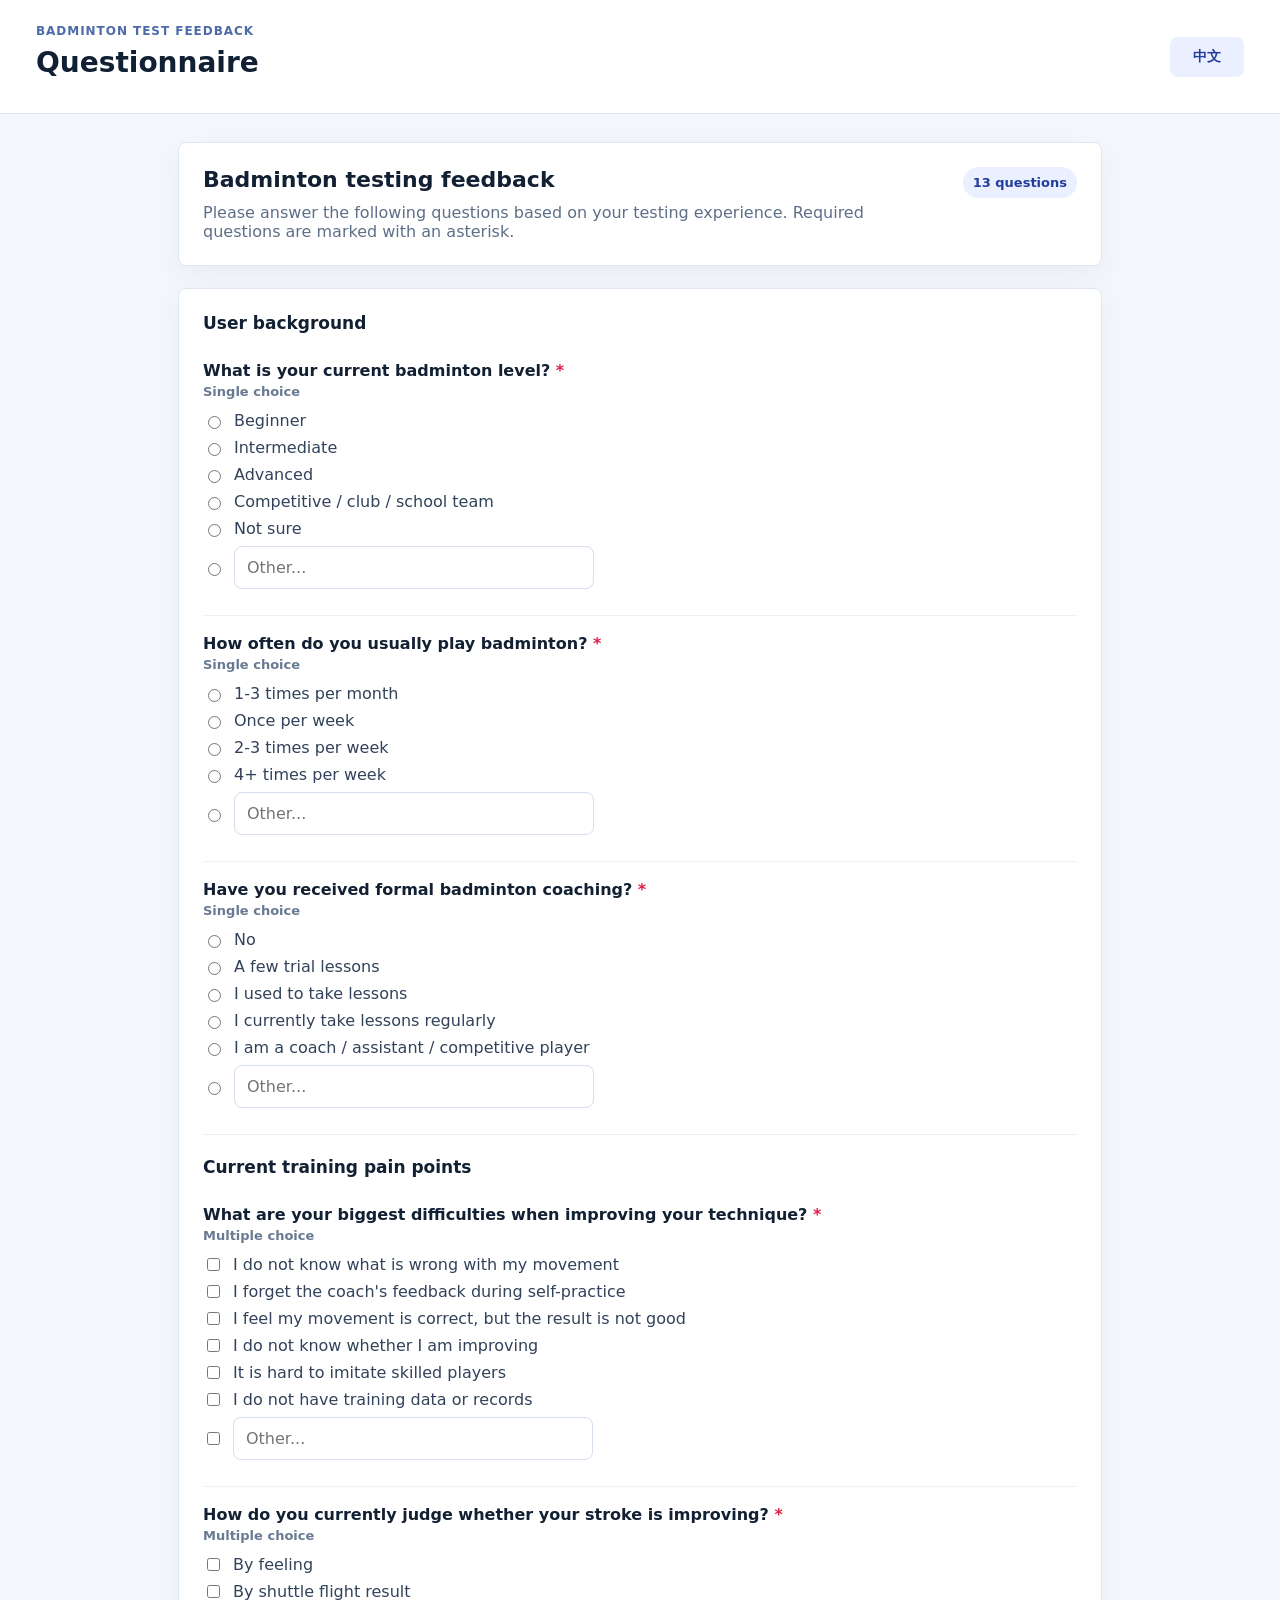
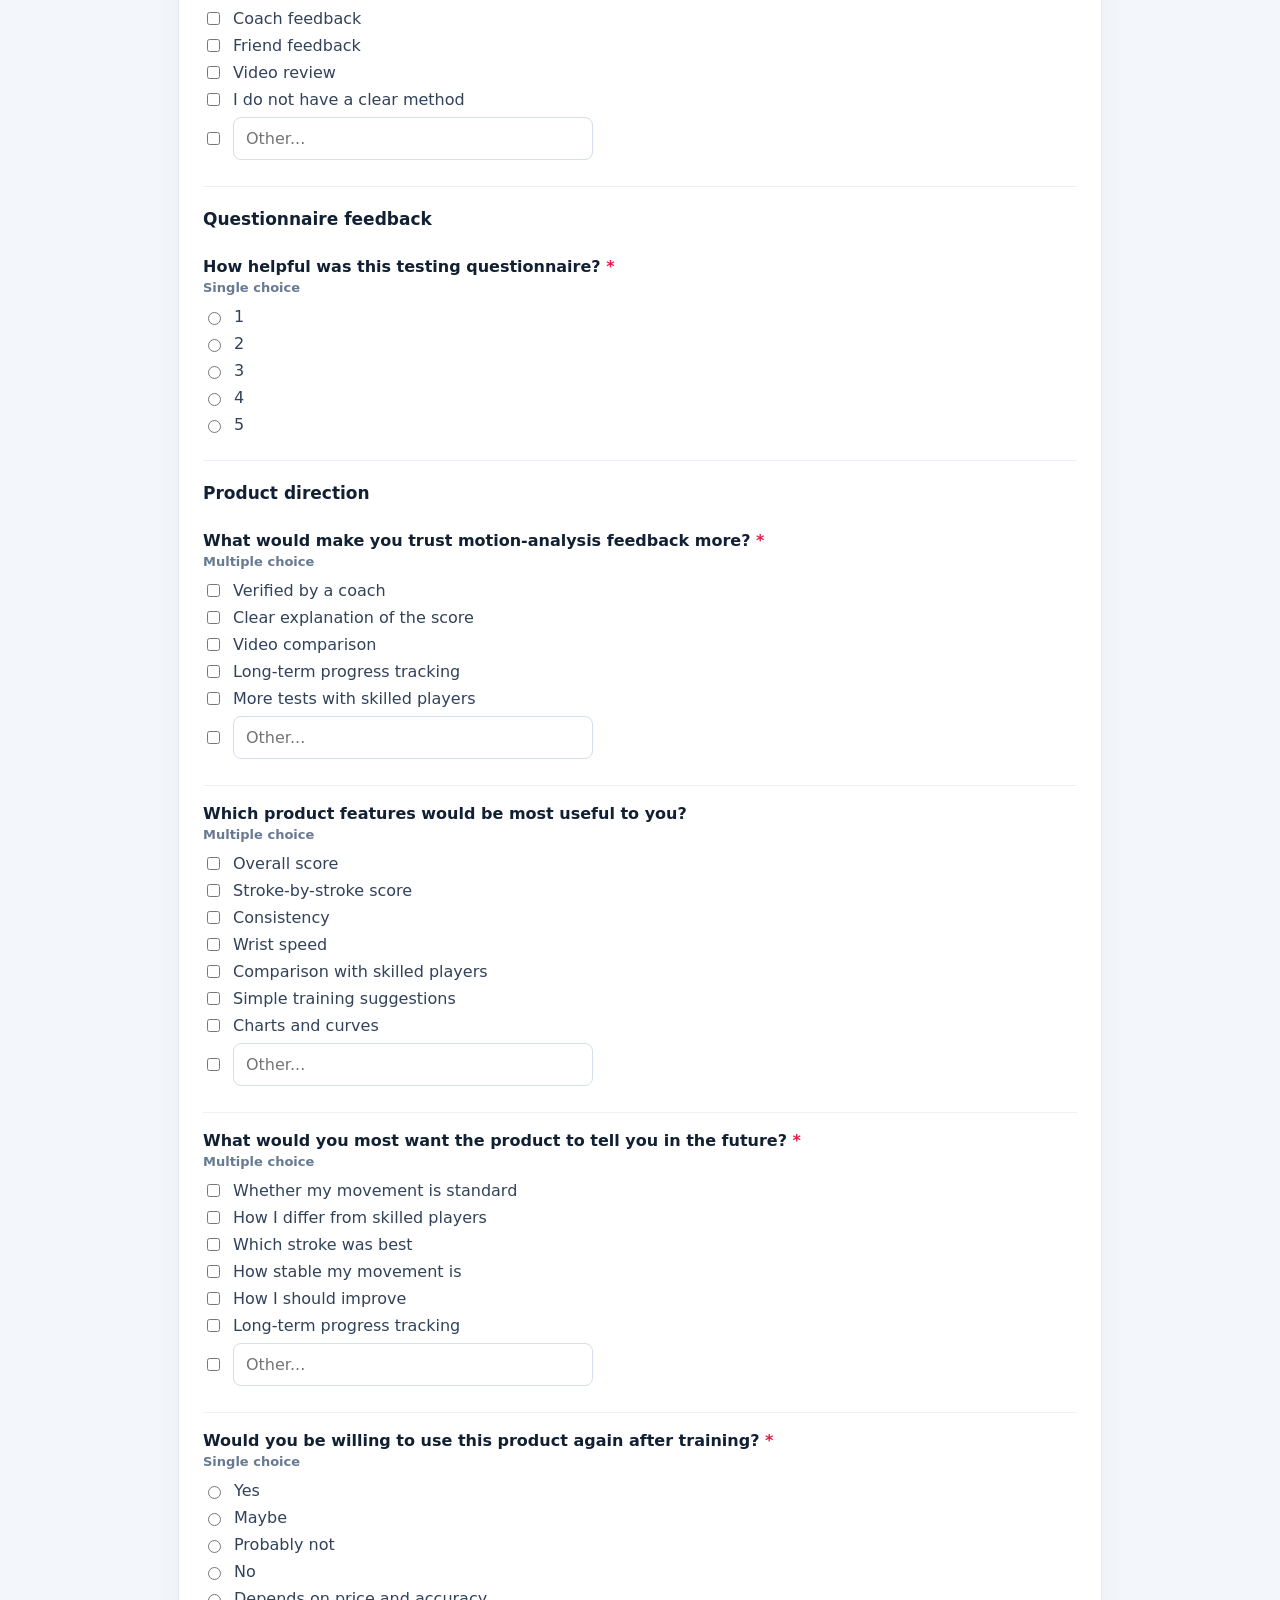
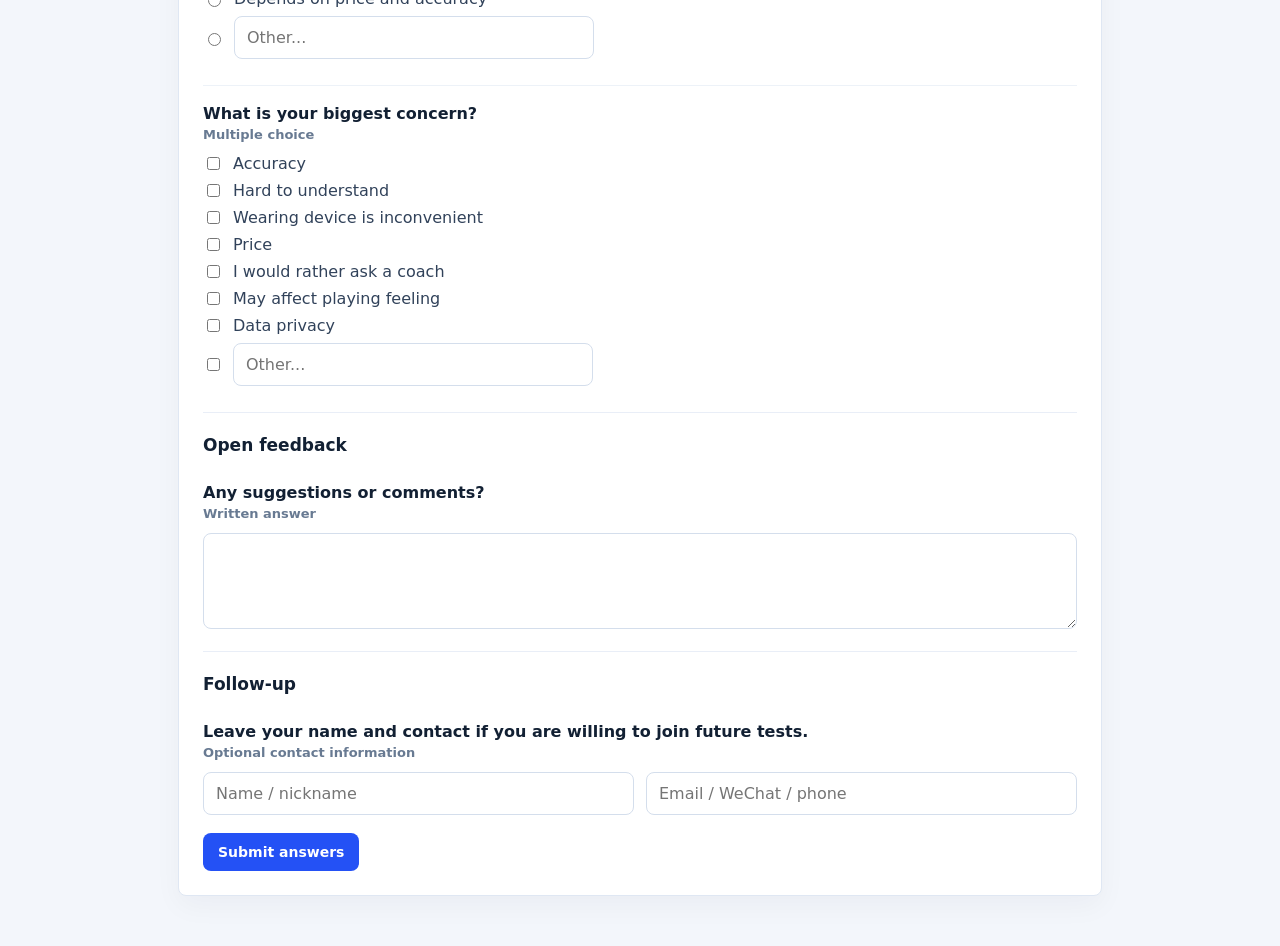
==== index.html @ 8d711dc4 "Restore client site entry from GitHub source" ====
<!doctype html>
<html lang="en">
<head>
  <meta charset="utf-8" />
  <meta name="viewport" content="width=device-width, initial-scale=1" />
  <title>Badminton Feedback Questionnaire</title>
  <link rel="stylesheet" href="styles.css" />
</head>
<body>
  <header class="siteHeader">
    <div>
      <p class="eyebrow" data-i18n="eyebrow">Badminton test feedback</p>
      <h1 data-i18n="heading">Questionnaire</h1>
    </div>
    <button id="languageToggle" class="secondary" type="button">中文</button>
  </header>

  <main class="page">
    <section class="panel introPanel">
      <div>
        <h2 data-i18n="formTitle">Badminton testing feedback</h2>
        <p class="muted" data-i18n="intro">Please answer the following questions based on your testing experience. Required questions are marked with an asterisk.</p>
      </div>
      <span class="pill" id="questionCount"></span>
    </section>

    <section class="panel">
      <form id="clientForm" class="form"></form>
    </section>
  </main>

  <div id="successModal" class="modalOverlay" role="dialog" aria-modal="true">
    <div class="modal">
      <h2 data-i18n="successTitle">Thank you</h2>
      <p data-i18n="successText">Your questionnaire has been submitted successfully.</p>
      <button id="closeSuccessModal" type="button" data-i18n="close">Close</button>
    </div>
  </div>

  <div id="toast" class="toast" role="status" aria-live="polite"></div>

  <script src="config.js"></script>
  <script src="schema.js"></script>
  <script src="data-service.js"></script>
  <script src="client.js"></script>
</body>
</html>
---- styles.css ----
:root {
  font-family: Inter, ui-sans-serif, system-ui, -apple-system, BlinkMacSystemFont, "Segoe UI", sans-serif;
  color: #122033;
  background: #f3f6fb;
}
* { box-sizing: border-box; }
body { margin: 0; }
h1, h2, h3 { margin: 0 0 10px; line-height: 1.18; letter-spacing: 0; }
h1 { font-size: 28px; }
h2 { font-size: 22px; }
h3 { font-size: 17px; }
a { color: inherit; text-decoration: none; }
.siteHeader {
  align-items: center;
  background: #fff;
  border-bottom: 1px solid #dfe7f3;
  display: flex;
  gap: 20px;
  justify-content: space-between;
  padding: 24px 36px;
  position: sticky;
  top: 0;
  z-index: 10;
}
.page { margin: 0 auto; max-width: 980px; padding: 28px; }
.eyebrow { color: #4d6ba8; font-size: 12px; font-weight: 800; letter-spacing: 0.08em; margin: 0 0 8px; text-transform: uppercase; }
.muted { color: #5d6f88; margin: 0; }
.panel {
  background: #fff;
  border: 1px solid #dfe7f3;
  border-radius: 8px;
  box-shadow: 0 10px 28px rgba(18, 32, 51, 0.04);
  margin-bottom: 22px;
  padding: 24px;
}
.introPanel { align-items: flex-start; display: flex; gap: 18px; justify-content: space-between; }
button, .button {
  background: #2451f5;
  border: 0;
  border-radius: 8px;
  color: #fff;
  cursor: pointer;
  display: inline-flex;
  font: inherit;
  font-size: 14px;
  font-weight: 800;
  justify-content: center;
  padding: 11px 15px;
}
.secondary { background: #eaf0ff; color: #233d9d; min-width: 74px; }
.pill { background: #eaf0ff; border-radius: 999px; color: #233d9d; display: inline-flex; font-size: 13px; font-weight: 800; padding: 8px 10px; white-space: nowrap; }
.formSection { border-top: 1px solid #e9eef7; padding-top: 22px; }
.formSection:first-child { border-top: 0; padding-top: 0; }
.formGroup { border-top: 1px solid #edf2f8; padding: 18px 0; }
.formGroup:first-of-type { border-top: 0; }
.questionLabel { display: block; font-weight: 800; margin-bottom: 4px; }
.questionMeta { color: #687a92; font-size: 13px; font-weight: 700; margin: 0 0 12px; }
.required { color: #e11d48; }
input, textarea {
  background: #fff;
  border: 1px solid #d4deec;
  border-radius: 8px;
  color: #122033;
  font: inherit;
  padding: 11px 12px;
  width: 100%;
}
textarea { min-height: 96px; resize: vertical; }
.choice { align-items: center; color: #31425a; display: flex; gap: 10px; margin: 8px 0; }
.choice input[type="checkbox"], .choice input[type="radio"] { flex: 0 0 auto; width: auto; }
.otherChoice input[type="text"] { max-width: 360px; }
.contactGrid { display: grid; gap: 12px; grid-template-columns: repeat(2, minmax(0, 1fr)); }
.toast {
  background: #122033;
  border-radius: 8px;
  bottom: 18px;
  color: #fff;
  left: 50%;
  max-width: min(440px, calc(100vw - 32px));
  opacity: 0;
  padding: 12px 16px;
  pointer-events: none;
  position: fixed;
  transform: translate(-50%, 12px);
  transition: 0.2s ease;
  z-index: 20;
}
.toast.show { opacity: 1; transform: translate(-50%, 0); }
.modalOverlay { align-items: center; background: rgba(18, 32, 51, 0.44); display: none; inset: 0; justify-content: center; padding: 18px; position: fixed; z-index: 30; }
.modalOverlay.show { display: flex; }
.modal { background: #fff; border-radius: 8px; box-shadow: 0 24px 80px rgba(18, 32, 51, 0.22); max-width: 420px; padding: 24px; width: 100%; }
.modal p { color: #5d6f88; margin: 0 0 18px; }
.sharePage { align-items: center; display: flex; justify-content: center; min-height: 100vh; padding: 24px; }
.sharePanel { max-width: 520px; text-align: center; width: 100%; }
.qrImage { background: #fff; border: 1px solid #dfe7f3; border-radius: 8px; display: block; height: 260px; margin: 20px auto; padding: 10px; width: 260px; }
#clientUrl { margin-bottom: 16px; text-align: center; }
@media (max-width: 760px) {
  .siteHeader, .introPanel { align-items: stretch; flex-direction: column; }
  .contactGrid { grid-template-columns: 1fr; }
  .page { padding: 16px; }
  .siteHeader { padding: 20px 16px; }
}
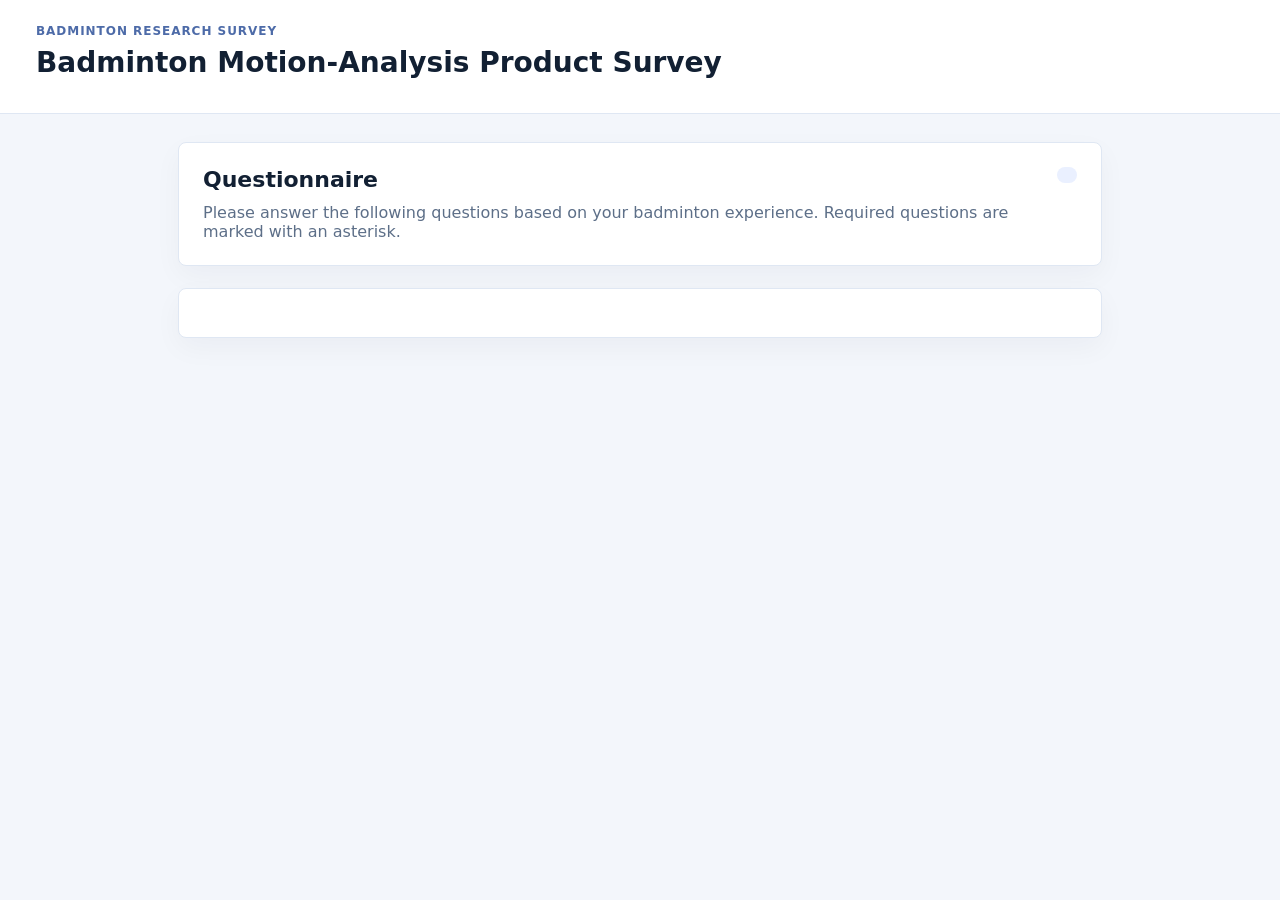
==== commit 5dac1fd1: "Remove legacy feedback copy" ====
--- a/index.html
+++ b/index.html
@@ -3,23 +3,22 @@
 <head>
   <meta charset="utf-8" />
   <meta name="viewport" content="width=device-width, initial-scale=1" />
-  <title>Badminton Feedback Questionnaire</title>
+  <title>Badminton Motion-Analysis Product Survey</title>
   <link rel="stylesheet" href="styles.css" />
 </head>
 <body>
   <header class="siteHeader">
     <div>
-      <p class="eyebrow" data-i18n="eyebrow">Badminton test feedback</p>
-      <h1 data-i18n="heading">Questionnaire</h1>
+      <p class="eyebrow">Badminton research survey</p>
+      <h1>Badminton Motion-Analysis Product Survey</h1>
     </div>
-    <button id="languageToggle" class="secondary" type="button">中文</button>
   </header>
 
   <main class="page">
     <section class="panel introPanel">
       <div>
-        <h2 data-i18n="formTitle">Badminton testing feedback</h2>
-        <p class="muted" data-i18n="intro">Please answer the following questions based on your testing experience. Required questions are marked with an asterisk.</p>
+        <h2>Questionnaire</h2>
+        <p class="muted">Please answer the following questions based on your badminton experience. Required questions are marked with an asterisk.</p>
       </div>
       <span class="pill" id="questionCount"></span>
     </section>
@@ -31,9 +30,9 @@
 
   <div id="successModal" class="modalOverlay" role="dialog" aria-modal="true">
     <div class="modal">
-      <h2 data-i18n="successTitle">Thank you</h2>
-      <p data-i18n="successText">Your questionnaire has been submitted successfully.</p>
-      <button id="closeSuccessModal" type="button" data-i18n="close">Close</button>
+      <h2>Thank you</h2>
+      <p>Your questionnaire has been submitted successfully.</p>
+      <button id="closeSuccessModal" type="button">Close</button>
     </div>
   </div>
 
@@ -45,3 +44,4 @@
   <script src="client.js"></script>
 </body>
 </html>
+
--- a/styles.css
+++ b/styles.css
@@ -100,3 +100,18 @@
   .page { padding: 16px; }
   .siteHeader { padding: 20px 16px; }
 }
+.sectionDescription {
+  margin: 0 0 20px;
+  padding: 16px;
+  border-left: 4px solid #2348ff;
+  background: #f4f7ff;
+  line-height: 1.6;
+}
+
+.questionDescription {
+  margin: 6px 0 12px;
+  color: #667085;
+  font-size: 0.9rem;
+  line-height: 1.5;
+}
+
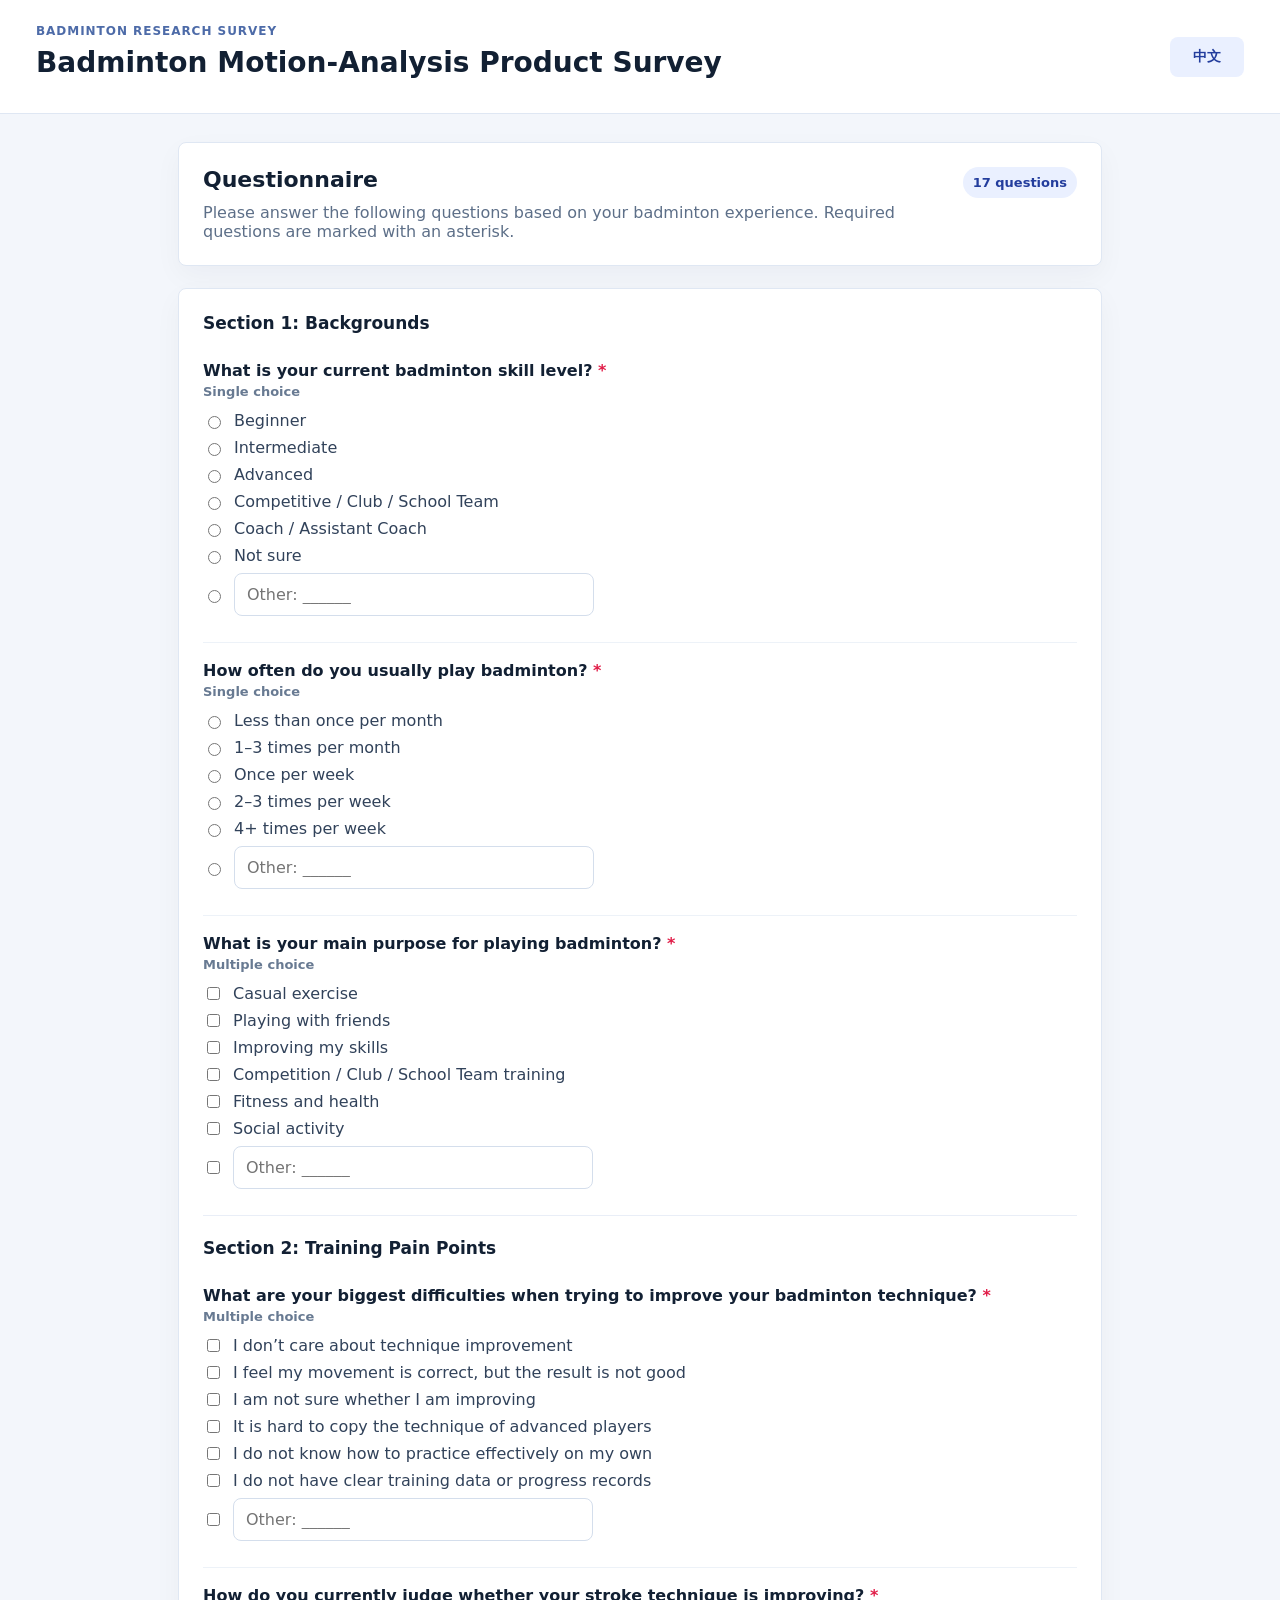
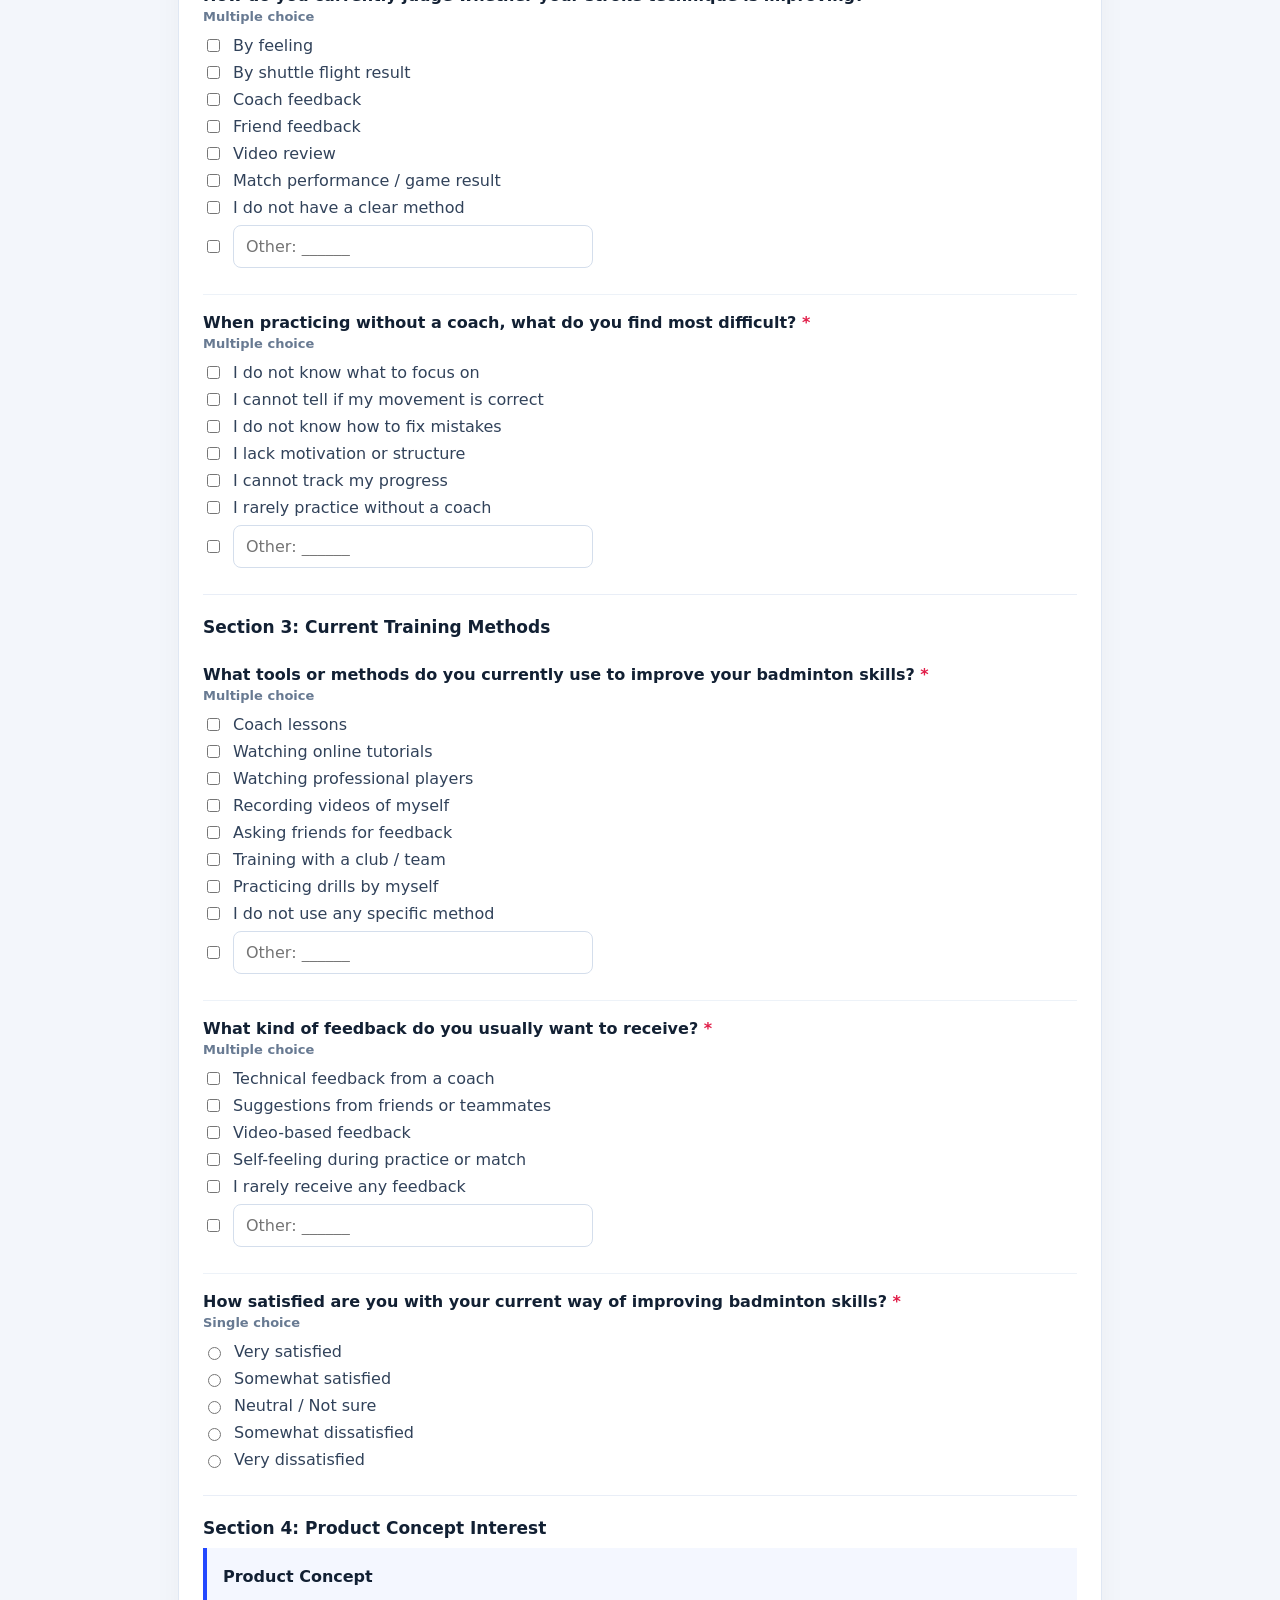
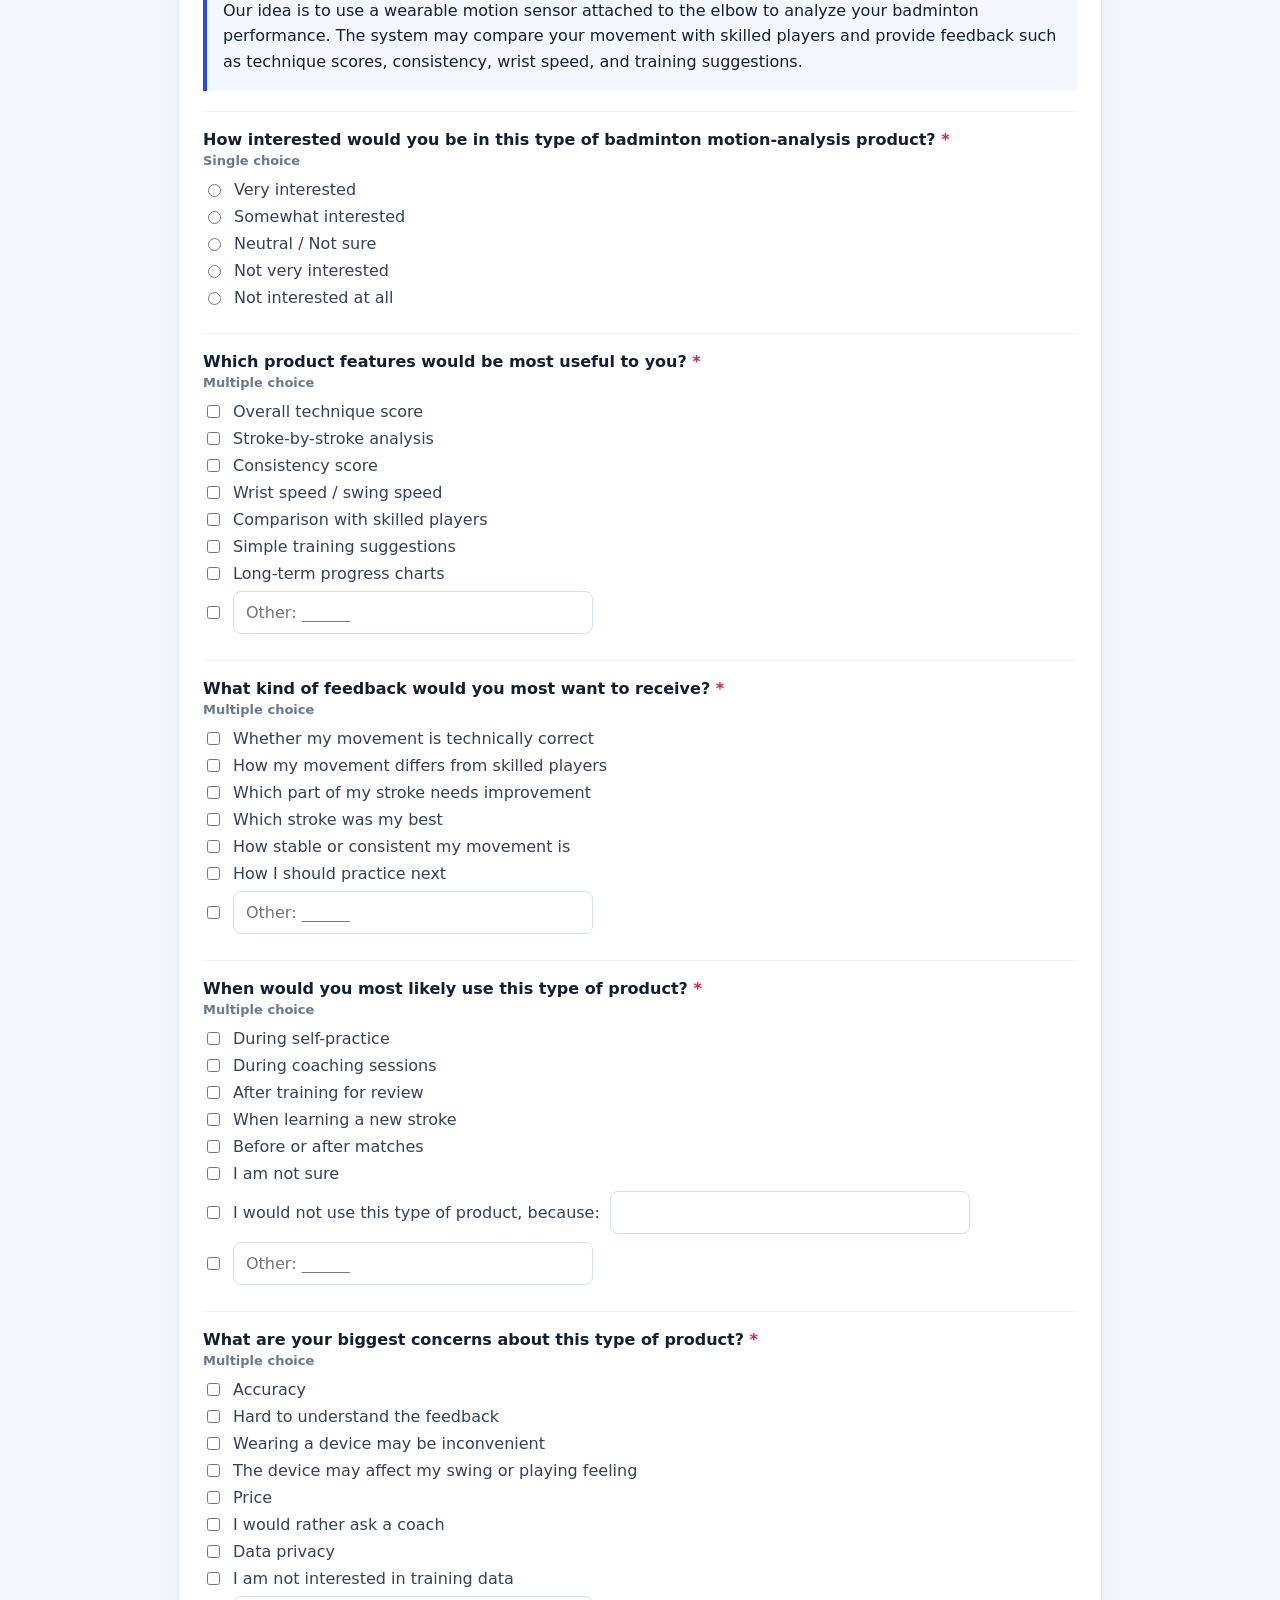
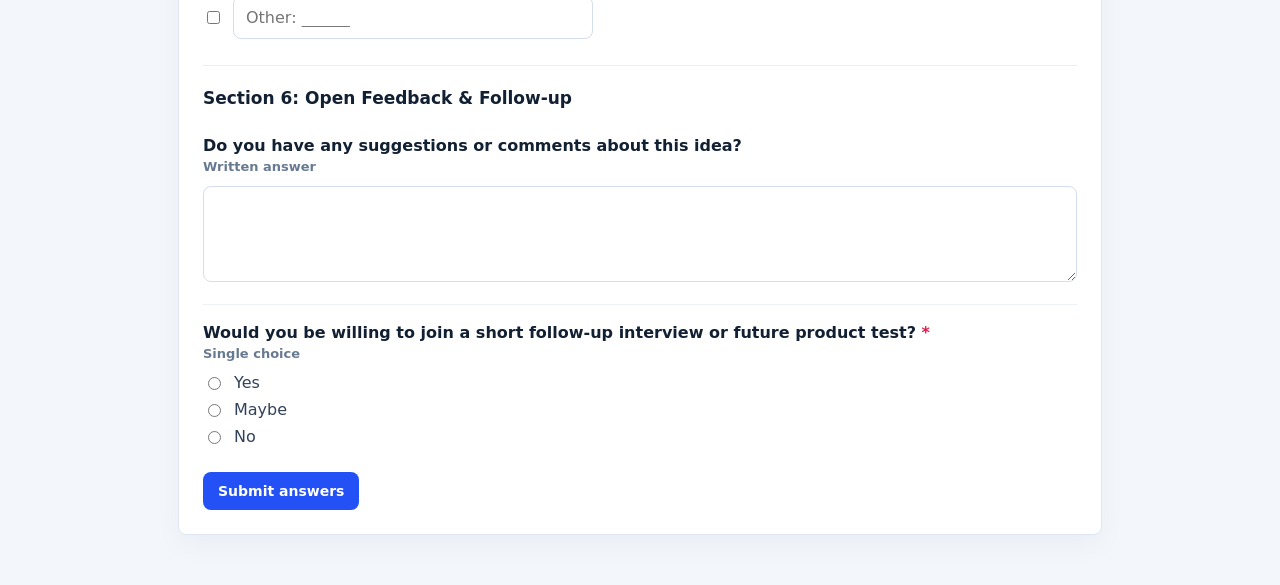
==== commit fb6a9c33: "Add language switcher" ====
--- a/index.html
+++ b/index.html
@@ -9,16 +9,17 @@
 <body>
   <header class="siteHeader">
     <div>
-      <p class="eyebrow">Badminton research survey</p>
-      <h1>Badminton Motion-Analysis Product Survey</h1>
+      <p id="eyebrow" class="eyebrow">Badminton research survey</p>
+      <h1 id="pageHeading">Badminton Motion-Analysis Product Survey</h1>
     </div>
+    <button id="languageToggle" class="secondary" type="button">中文</button>
   </header>
 
   <main class="page">
     <section class="panel introPanel">
       <div>
-        <h2>Questionnaire</h2>
-        <p class="muted">Please answer the following questions based on your badminton experience. Required questions are marked with an asterisk.</p>
+        <h2 id="formHeading">Questionnaire</h2>
+        <p id="formIntro" class="muted">Please answer the following questions based on your badminton experience. Required questions are marked with an asterisk.</p>
       </div>
       <span class="pill" id="questionCount"></span>
     </section>
@@ -30,8 +31,8 @@
 
   <div id="successModal" class="modalOverlay" role="dialog" aria-modal="true">
     <div class="modal">
-      <h2>Thank you</h2>
-      <p>Your questionnaire has been submitted successfully.</p>
+      <h2 id="successHeading">Thank you</h2>
+      <p id="successText">Your questionnaire has been submitted successfully.</p>
       <button id="closeSuccessModal" type="button">Close</button>
     </div>
   </div>
@@ -40,6 +41,7 @@
 
   <script src="config.js"></script>
   <script src="schema.js"></script>
+  <script src="translations.js"></script>
   <script src="data-service.js"></script>
   <script src="client.js"></script>
 </body>
--- a/styles.css
+++ b/styles.css
@@ -107,6 +107,8 @@
   background: #f4f7ff;
   line-height: 1.6;
 }
+.sectionDescription strong { display: block; margin-bottom: 8px; }
+.sectionDescription p { margin: 0; }
 
 .questionDescription {
   margin: 6px 0 12px;
@@ -114,4 +116,6 @@
   font-size: 0.9rem;
   line-height: 1.5;
 }
+[hidden] { display: none !important; }
+.otherChoice span { flex: 0 0 auto; }
 
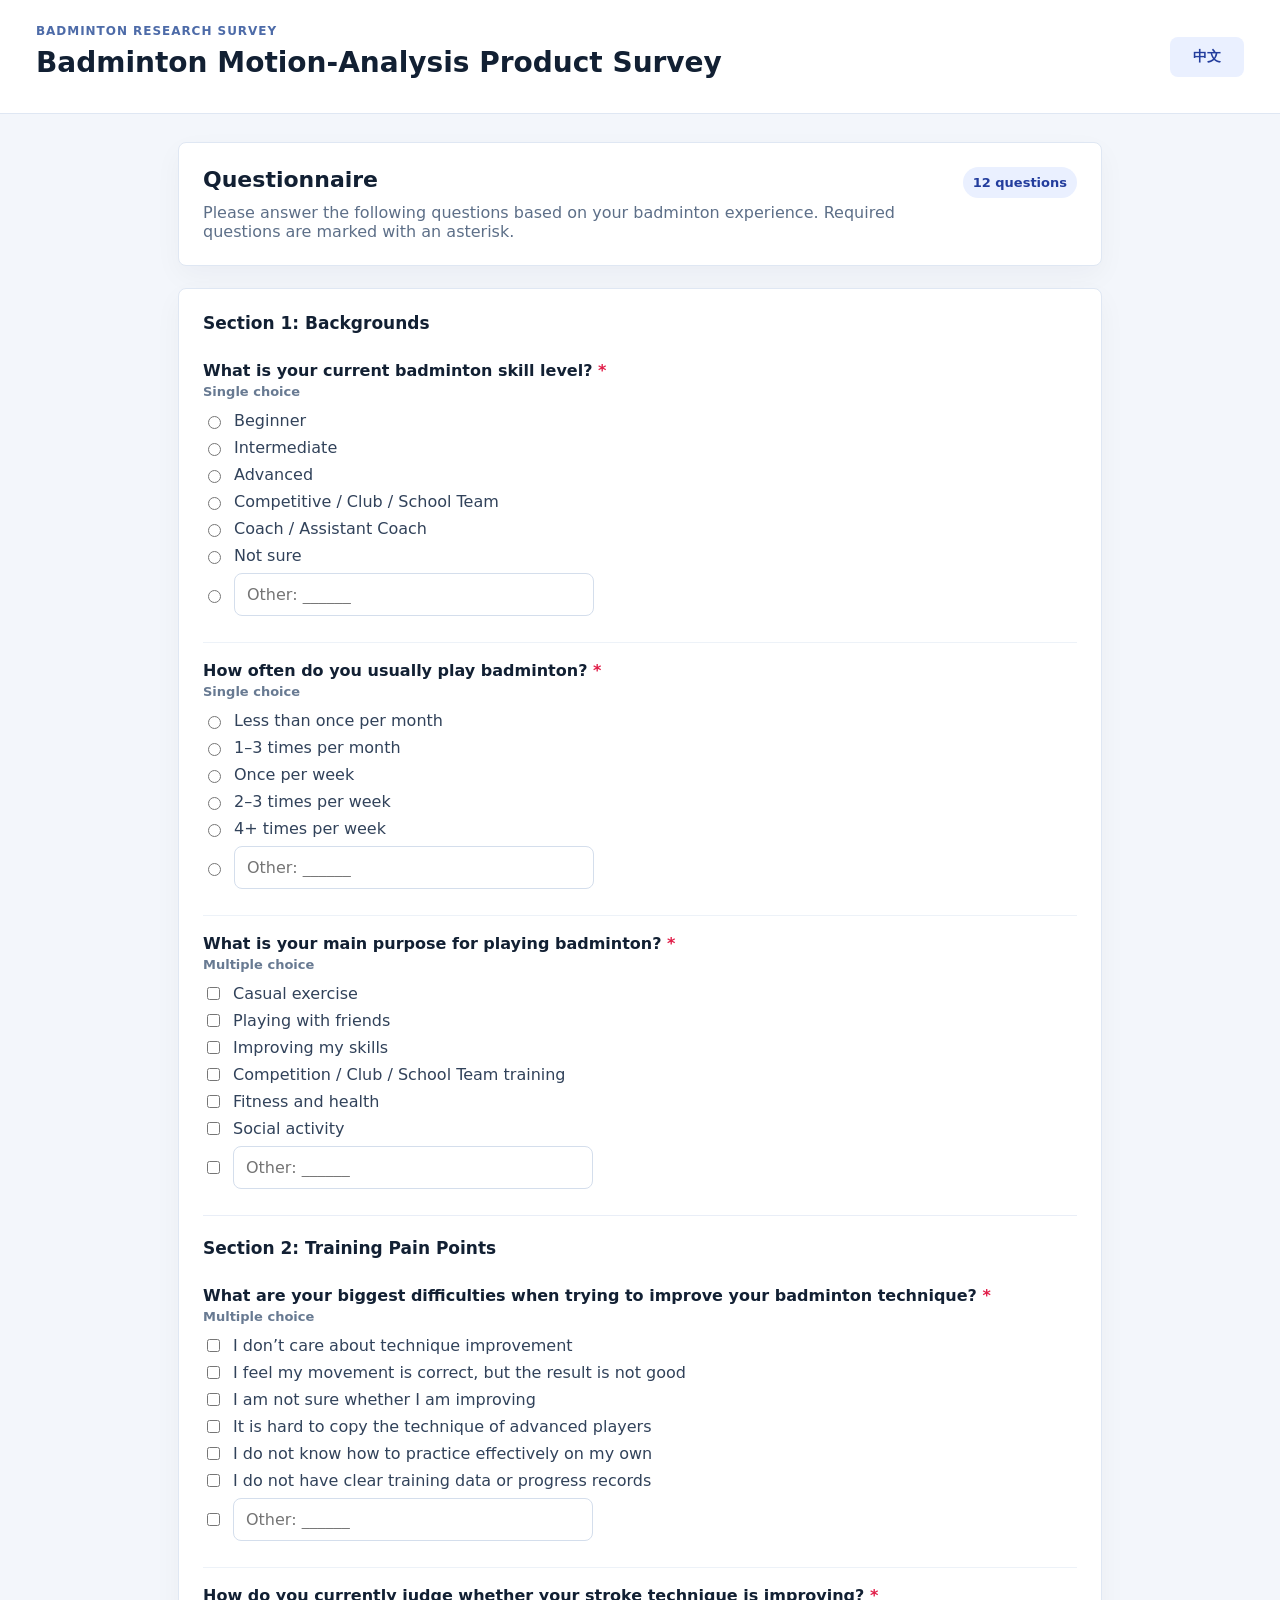
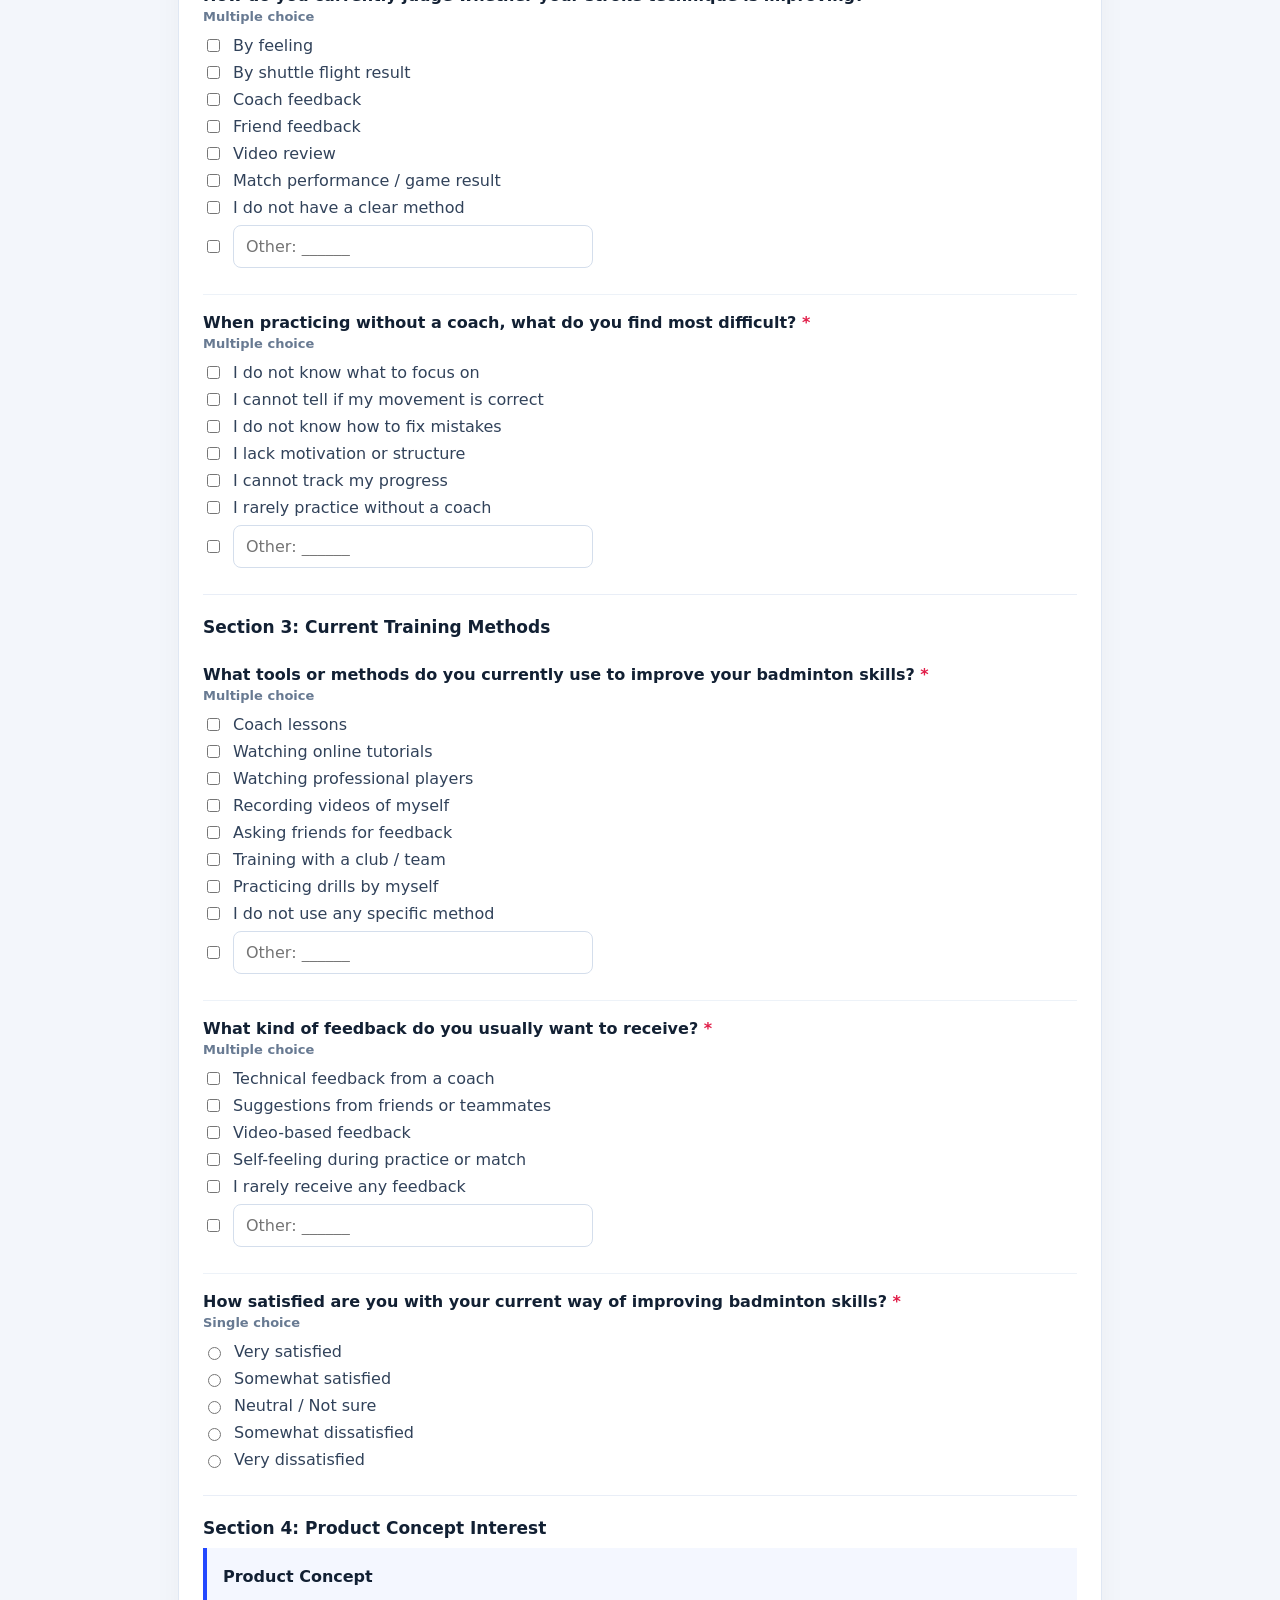
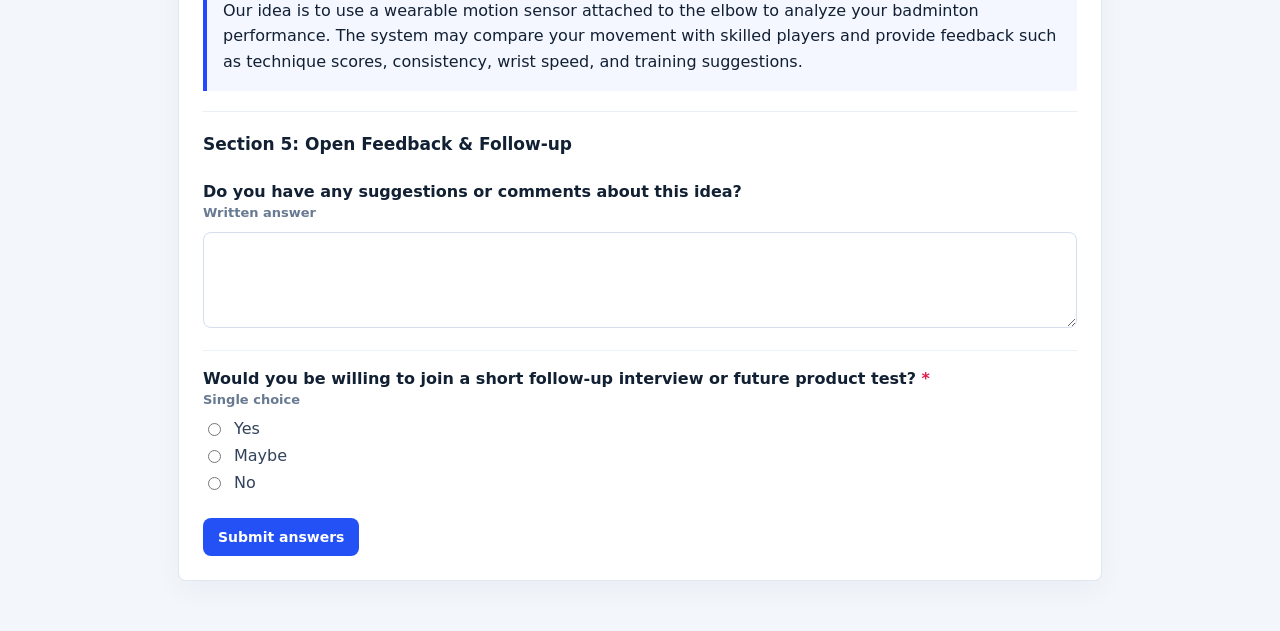
==== commit abd96409: "Improve success dialog accessibility" ====
--- a/index.html
+++ b/index.html
@@ -29,7 +29,7 @@
     </section>
   </main>
 
-  <div id="successModal" class="modalOverlay" role="dialog" aria-modal="true">
+  <div id="successModal" class="modalOverlay" role="dialog" aria-modal="true" aria-labelledby="successHeading">
     <div class="modal">
       <h2 id="successHeading">Thank you</h2>
       <p id="successText">Your questionnaire has been submitted successfully.</p>
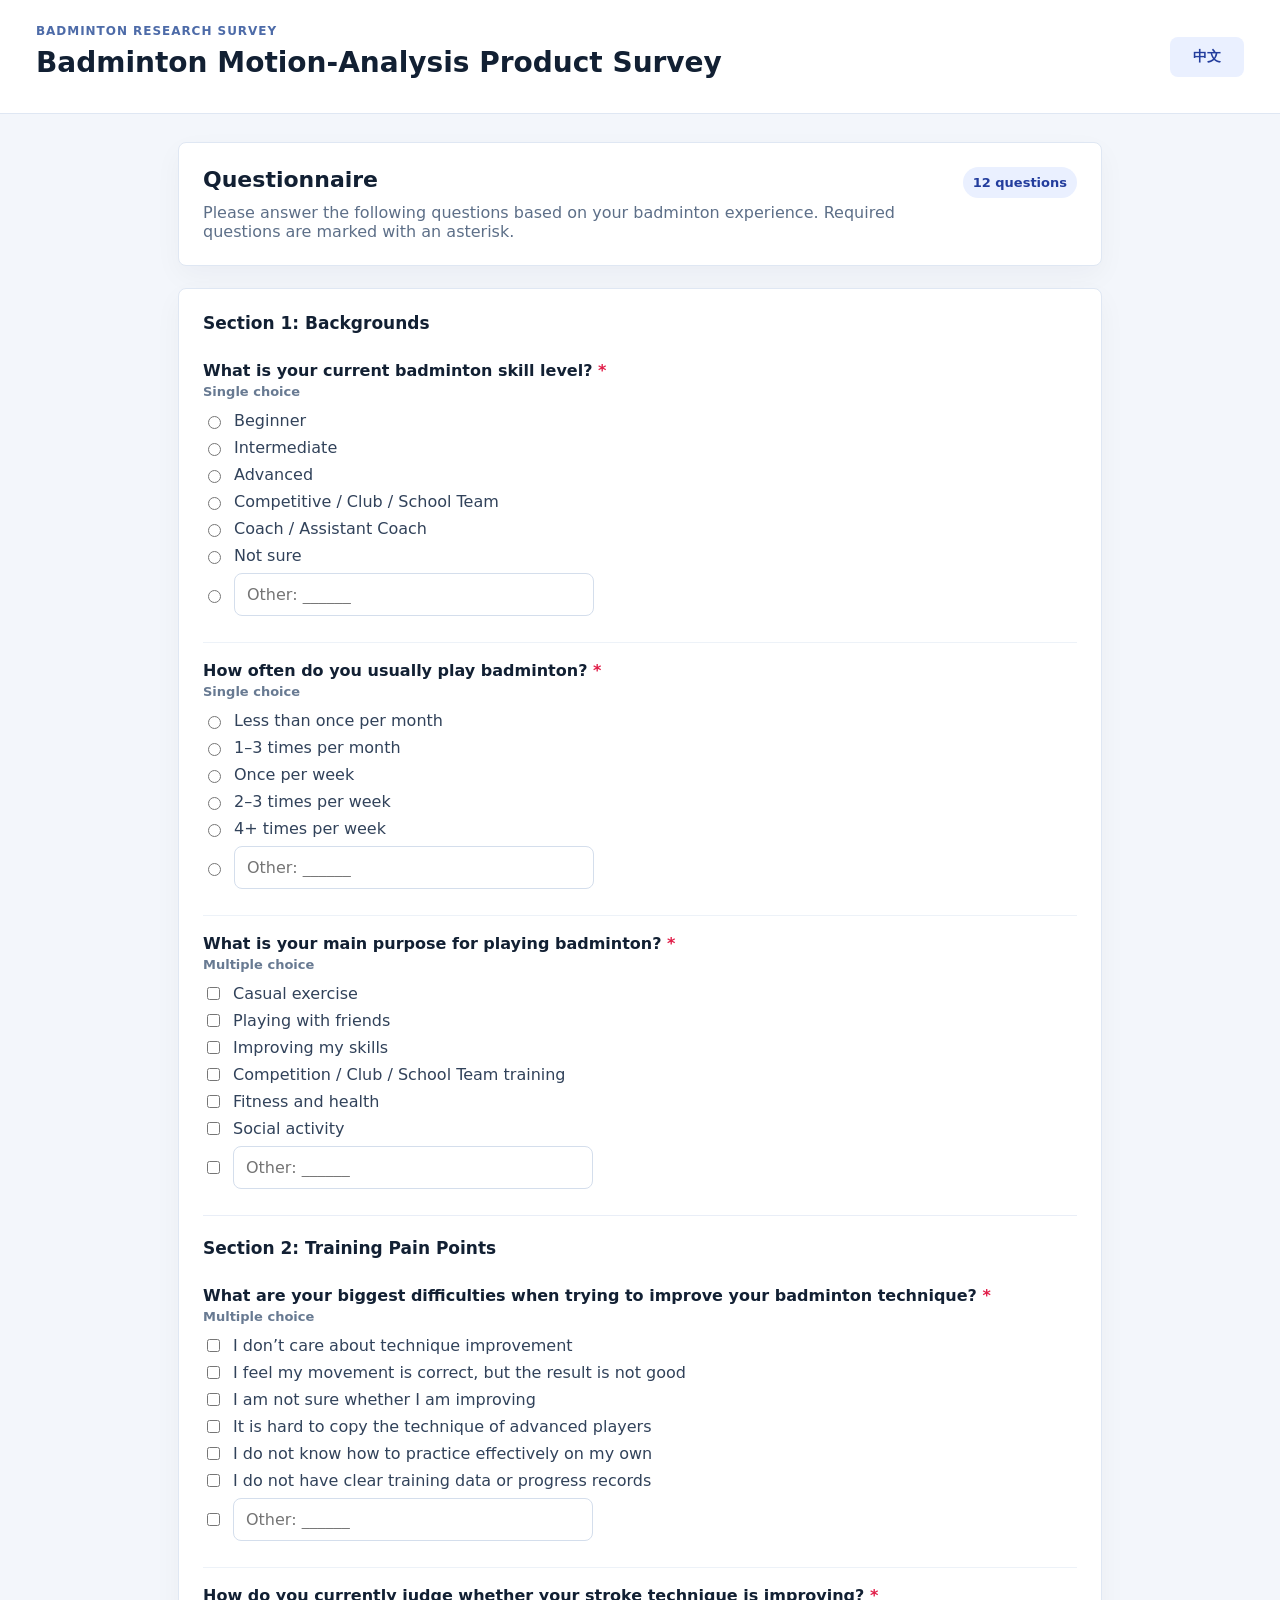
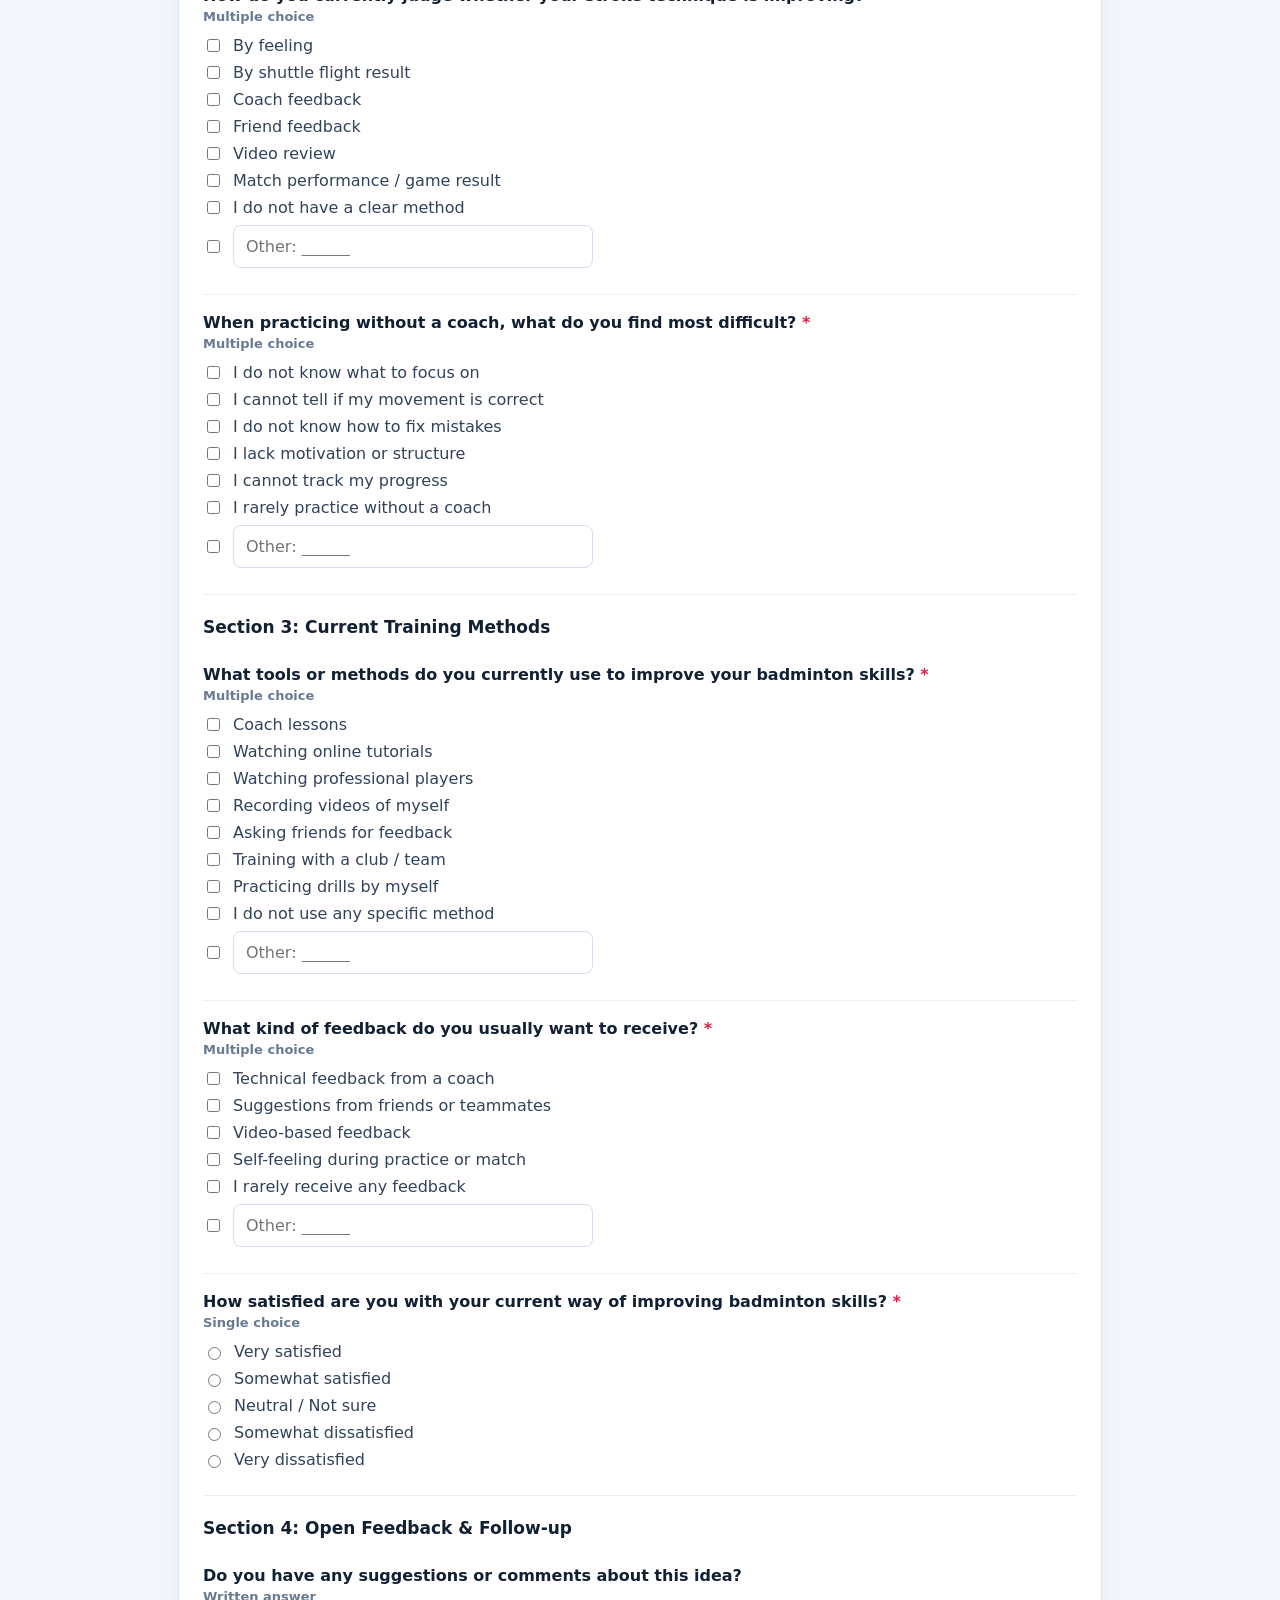
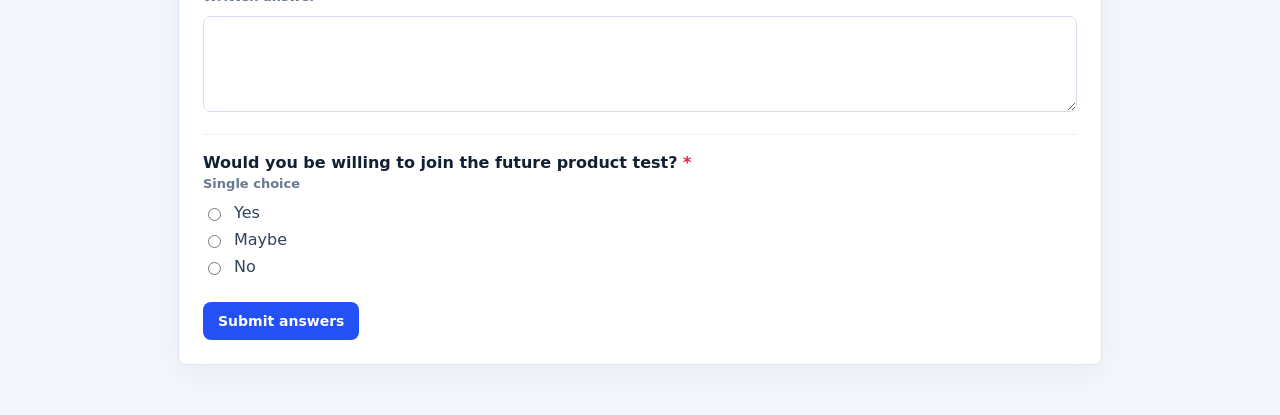
==== commit 001c812a: "Version questionnaire assets" ====
--- a/index.html
+++ b/index.html
@@ -4,7 +4,7 @@
   <meta charset="utf-8" />
   <meta name="viewport" content="width=device-width, initial-scale=1" />
   <title>Badminton Motion-Analysis Product Survey</title>
-  <link rel="stylesheet" href="styles.css" />
+  <link rel="stylesheet" href="styles.css?v=20260712-2" />
 </head>
 <body>
   <header class="siteHeader">
@@ -39,11 +39,11 @@
 
   <div id="toast" class="toast" role="status" aria-live="polite"></div>
 
-  <script src="config.js"></script>
-  <script src="schema.js"></script>
-  <script src="translations.js"></script>
-  <script src="data-service.js"></script>
-  <script src="client.js"></script>
+  <script src="config.js?v=20260712-2"></script>
+  <script src="schema.js?v=20260712-2"></script>
+  <script src="translations.js?v=20260712-2"></script>
+  <script src="data-service.js?v=20260712-2"></script>
+  <script src="client.js?v=20260712-2"></script>
 </body>
 </html>
 
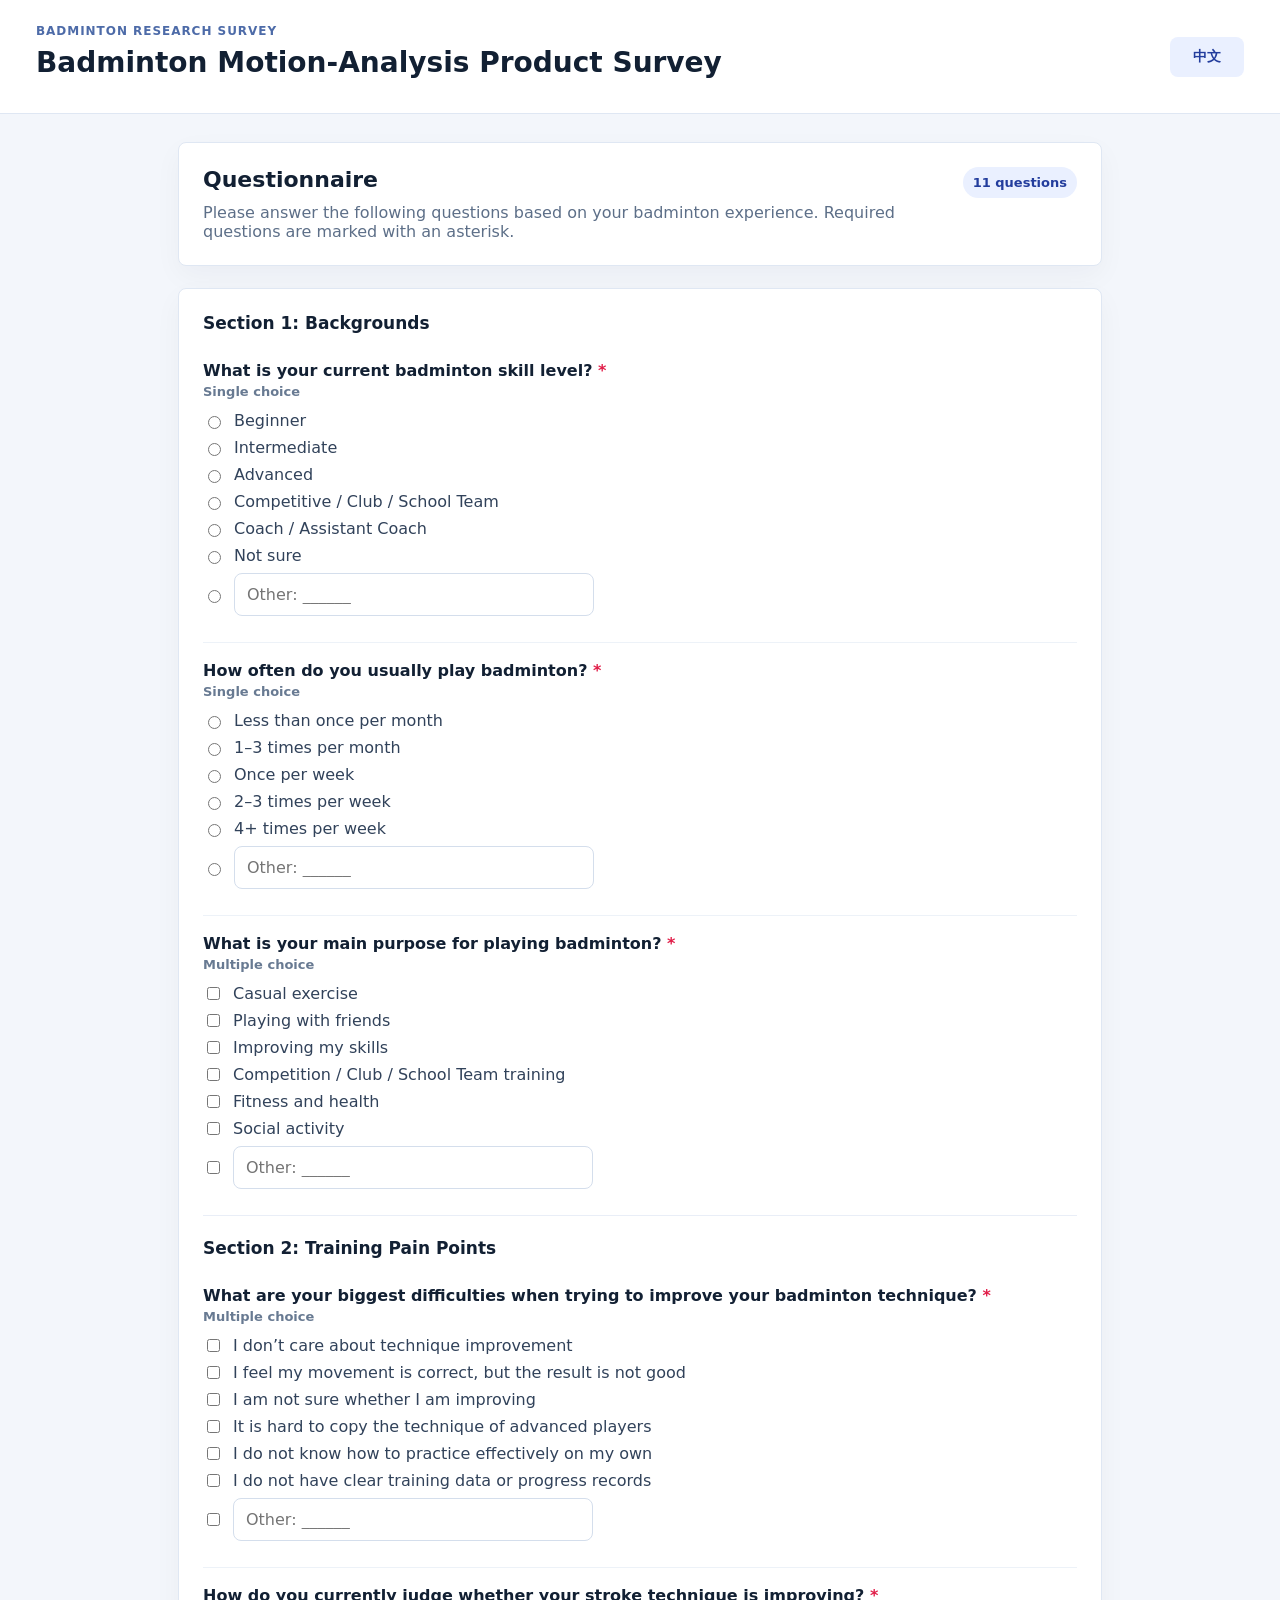
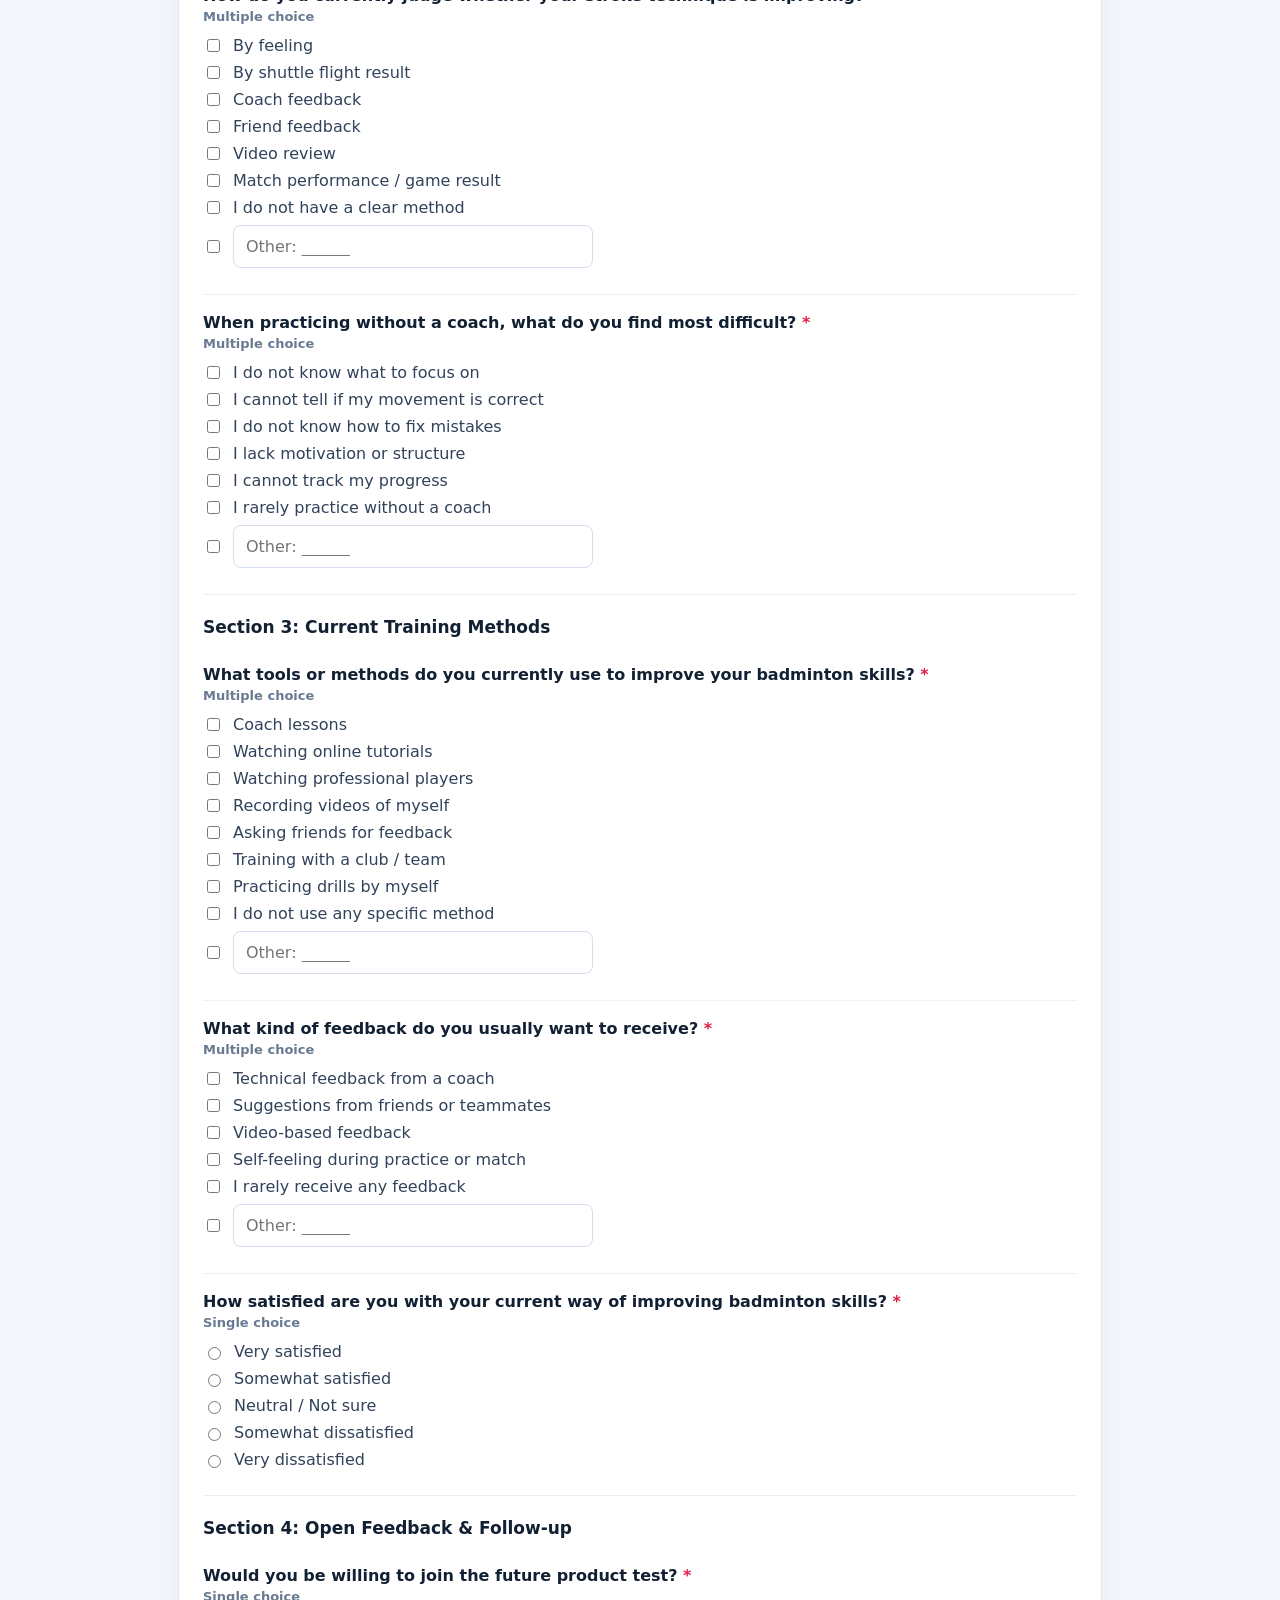
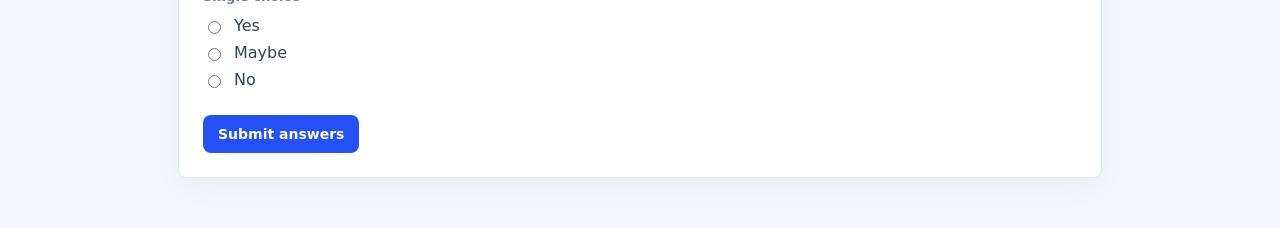
==== commit d8a439f6: "Refresh questionnaire asset version" ====
--- a/index.html
+++ b/index.html
@@ -4,7 +4,7 @@
   <meta charset="utf-8" />
   <meta name="viewport" content="width=device-width, initial-scale=1" />
   <title>Badminton Motion-Analysis Product Survey</title>
-  <link rel="stylesheet" href="styles.css?v=20260712-2" />
+  <link rel="stylesheet" href="styles.css?v=20260712-3" />
 </head>
 <body>
   <header class="siteHeader">
@@ -39,11 +39,11 @@
 
   <div id="toast" class="toast" role="status" aria-live="polite"></div>
 
-  <script src="config.js?v=20260712-2"></script>
-  <script src="schema.js?v=20260712-2"></script>
-  <script src="translations.js?v=20260712-2"></script>
-  <script src="data-service.js?v=20260712-2"></script>
-  <script src="client.js?v=20260712-2"></script>
+  <script src="config.js?v=20260712-3"></script>
+  <script src="schema.js?v=20260712-3"></script>
+  <script src="translations.js?v=20260712-3"></script>
+  <script src="data-service.js?v=20260712-3"></script>
+  <script src="client.js?v=20260712-3"></script>
 </body>
 </html>
 
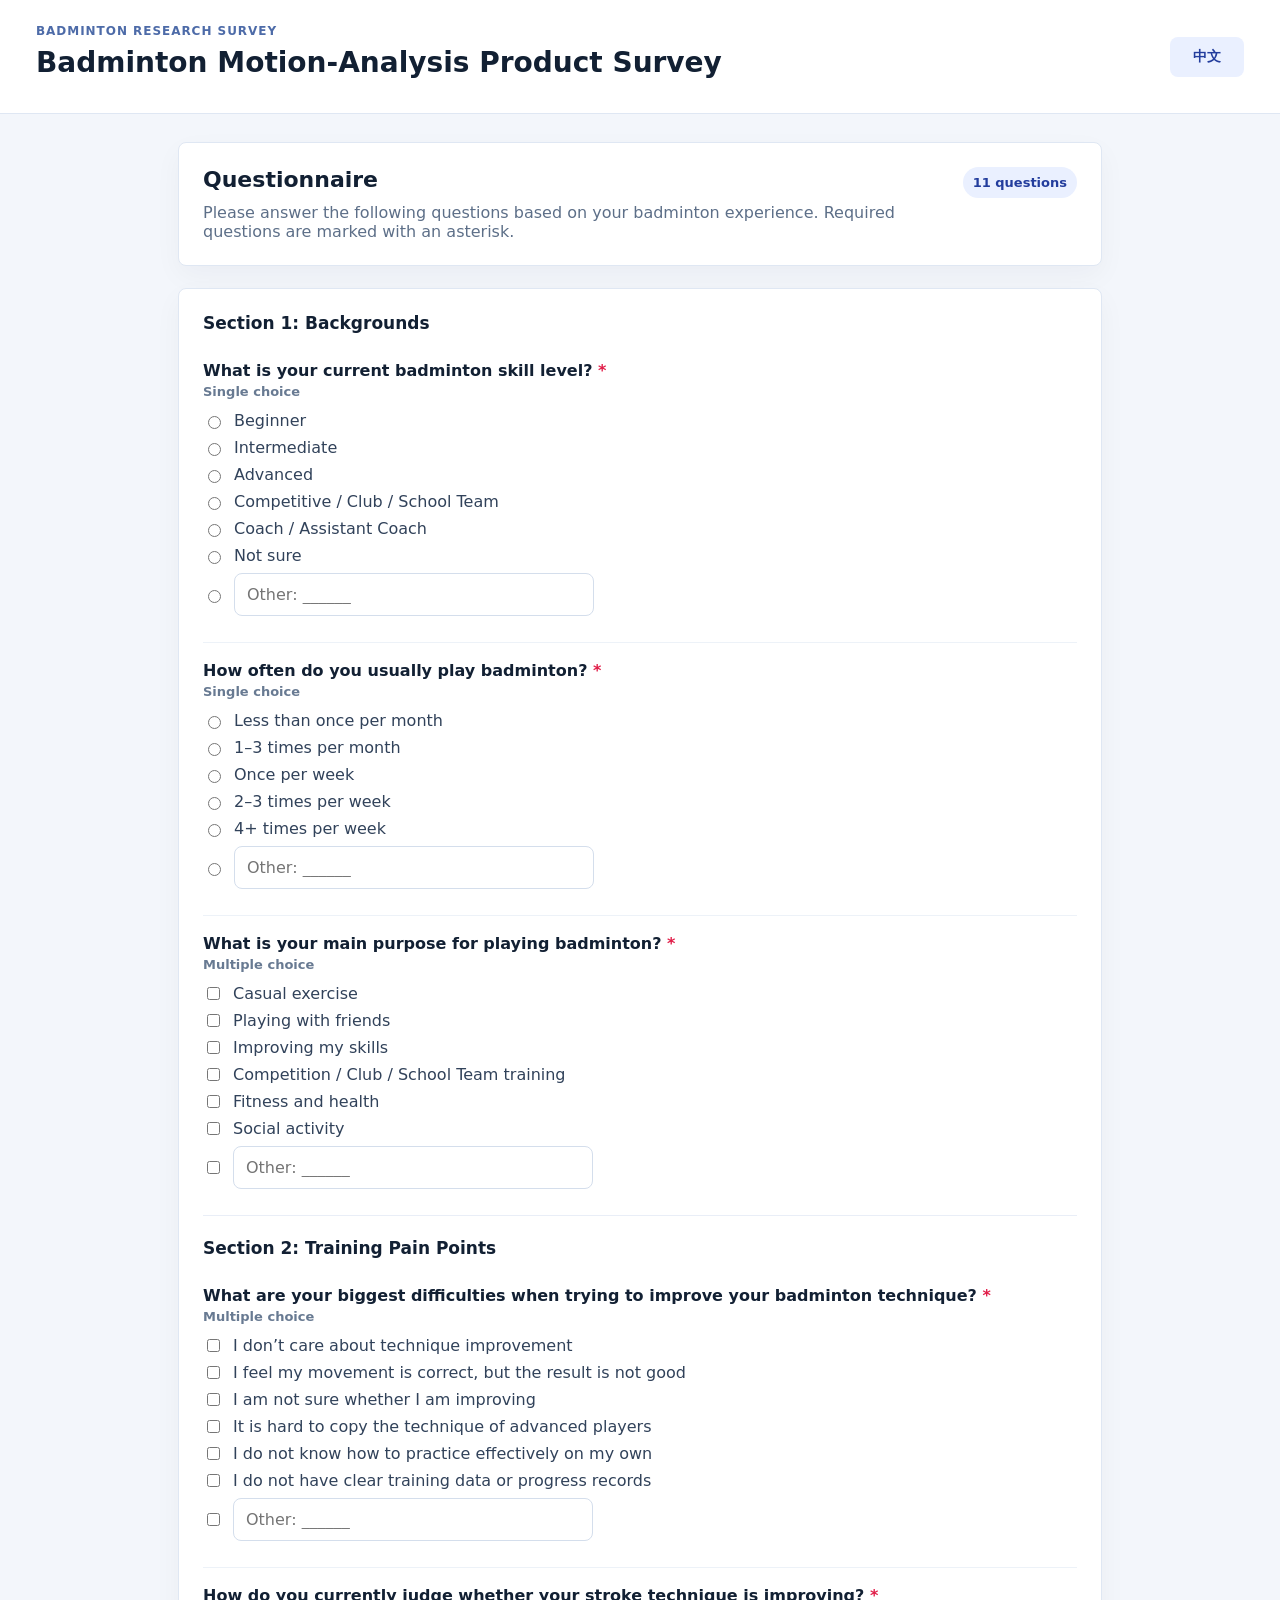
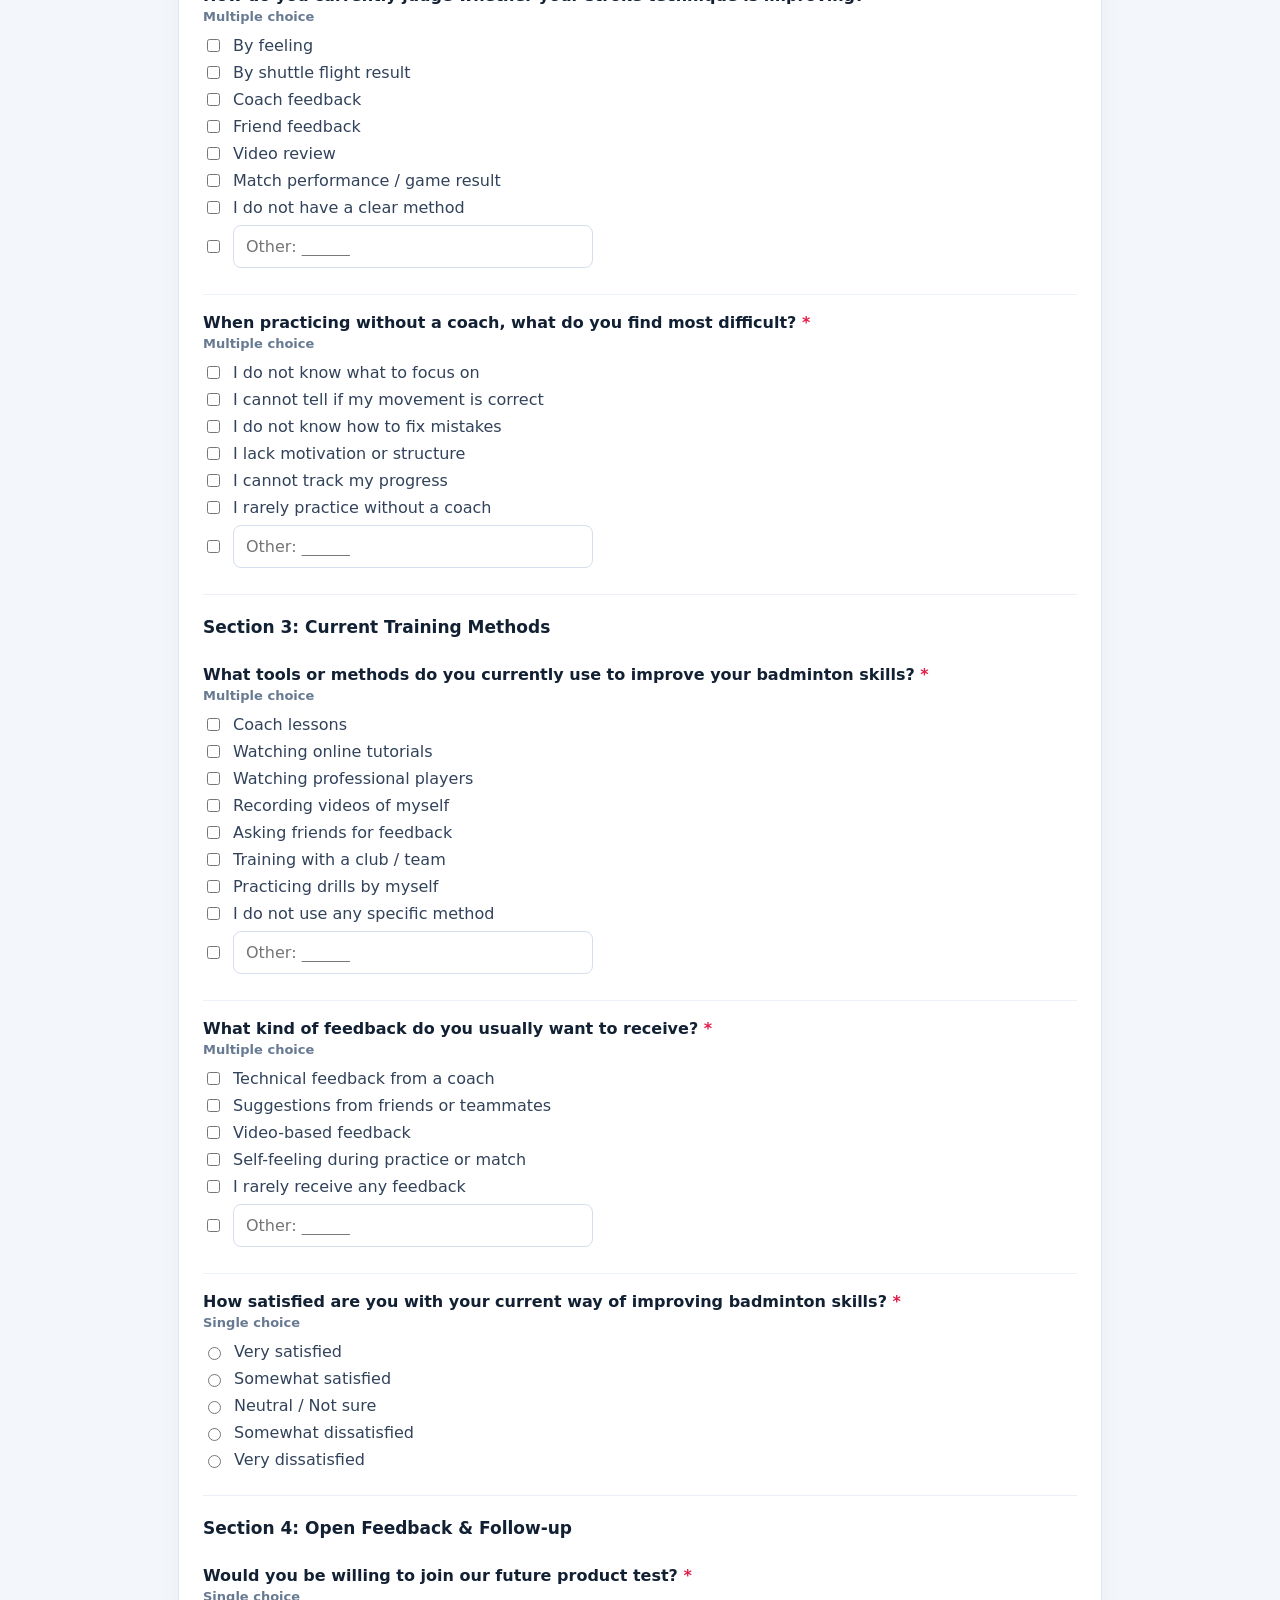
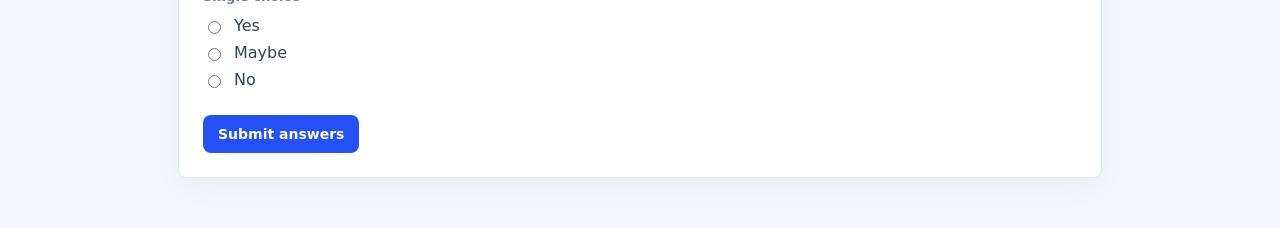
==== commit b6f77c2a: "Refresh questionnaire asset version" ====
--- a/index.html
+++ b/index.html
@@ -4,7 +4,7 @@
   <meta charset="utf-8" />
   <meta name="viewport" content="width=device-width, initial-scale=1" />
   <title>Badminton Motion-Analysis Product Survey</title>
-  <link rel="stylesheet" href="styles.css?v=20260712-3" />
+  <link rel="stylesheet" href="styles.css?v=20260712-4" />
 </head>
 <body>
   <header class="siteHeader">
@@ -39,11 +39,11 @@
 
   <div id="toast" class="toast" role="status" aria-live="polite"></div>
 
-  <script src="config.js?v=20260712-3"></script>
-  <script src="schema.js?v=20260712-3"></script>
-  <script src="translations.js?v=20260712-3"></script>
-  <script src="data-service.js?v=20260712-3"></script>
-  <script src="client.js?v=20260712-3"></script>
+  <script src="config.js?v=20260712-4"></script>
+  <script src="schema.js?v=20260712-4"></script>
+  <script src="translations.js?v=20260712-4"></script>
+  <script src="data-service.js?v=20260712-4"></script>
+  <script src="client.js?v=20260712-4"></script>
 </body>
 </html>
 
